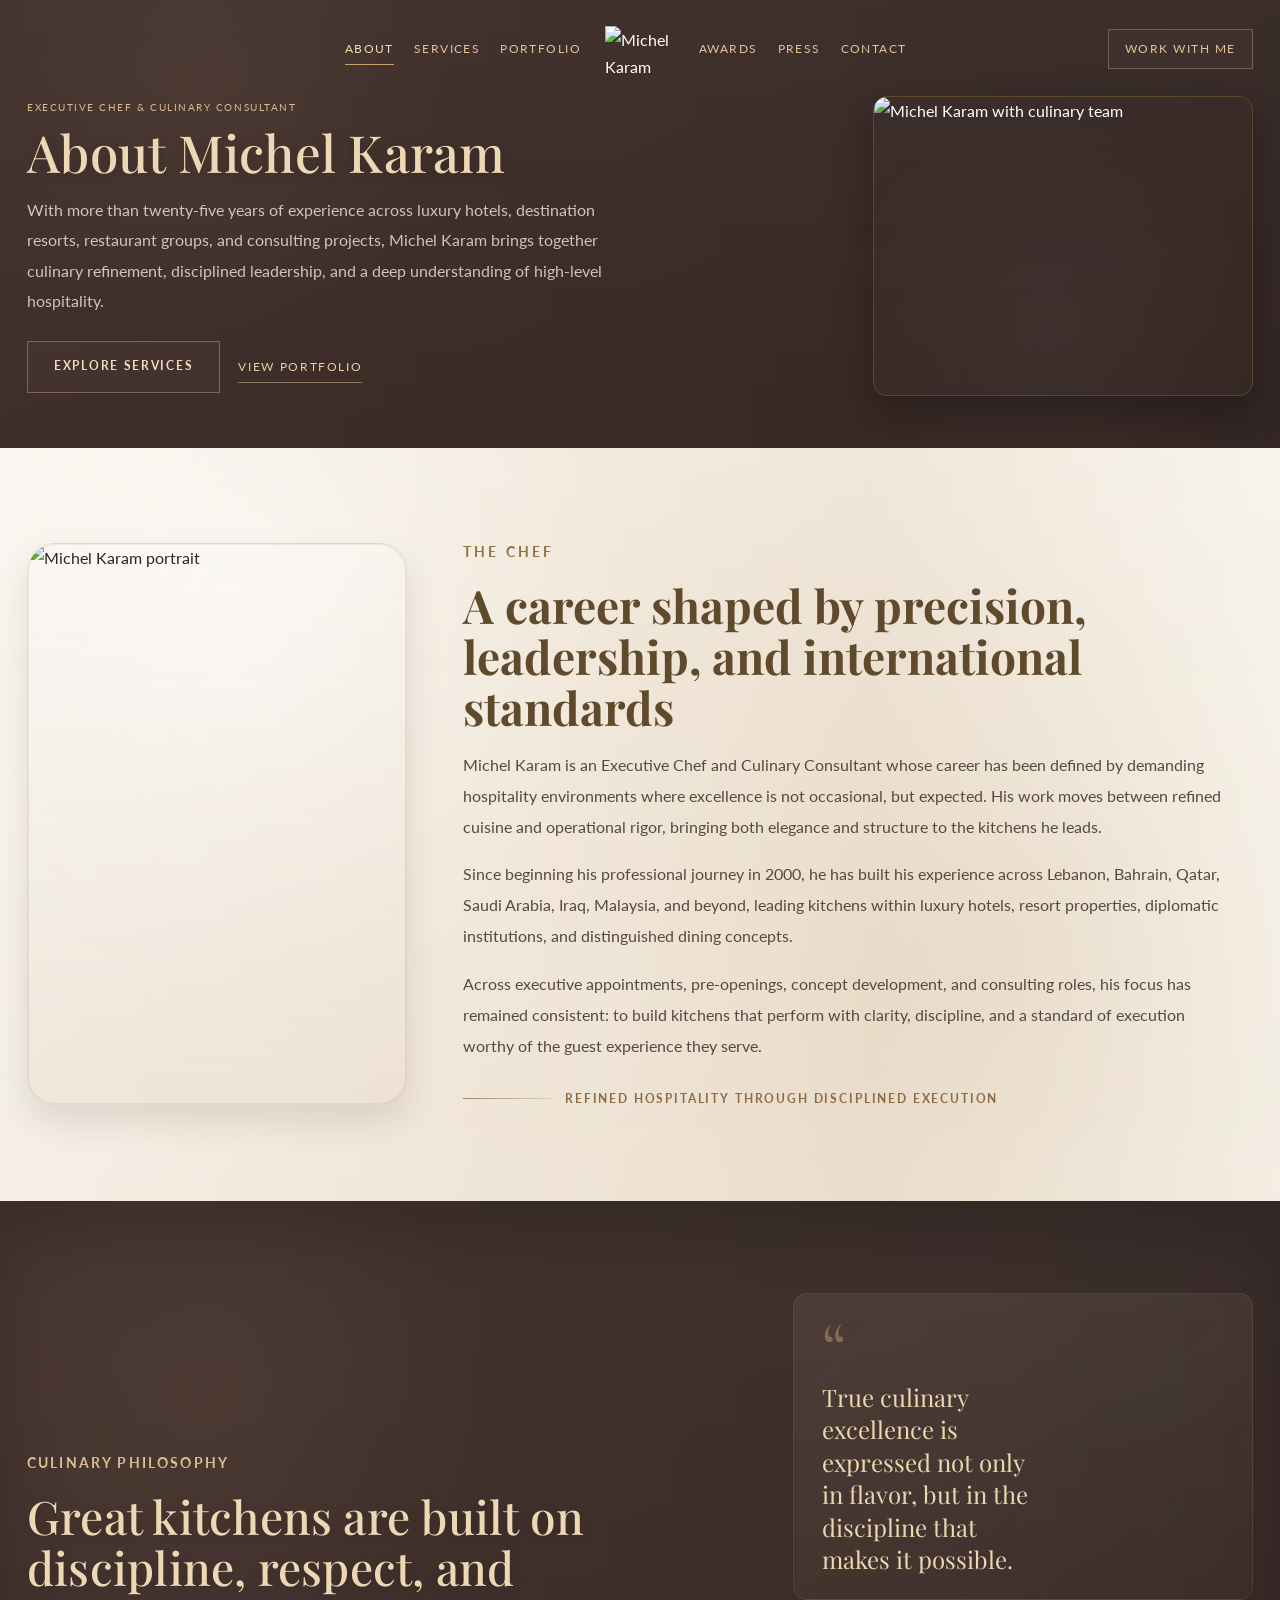
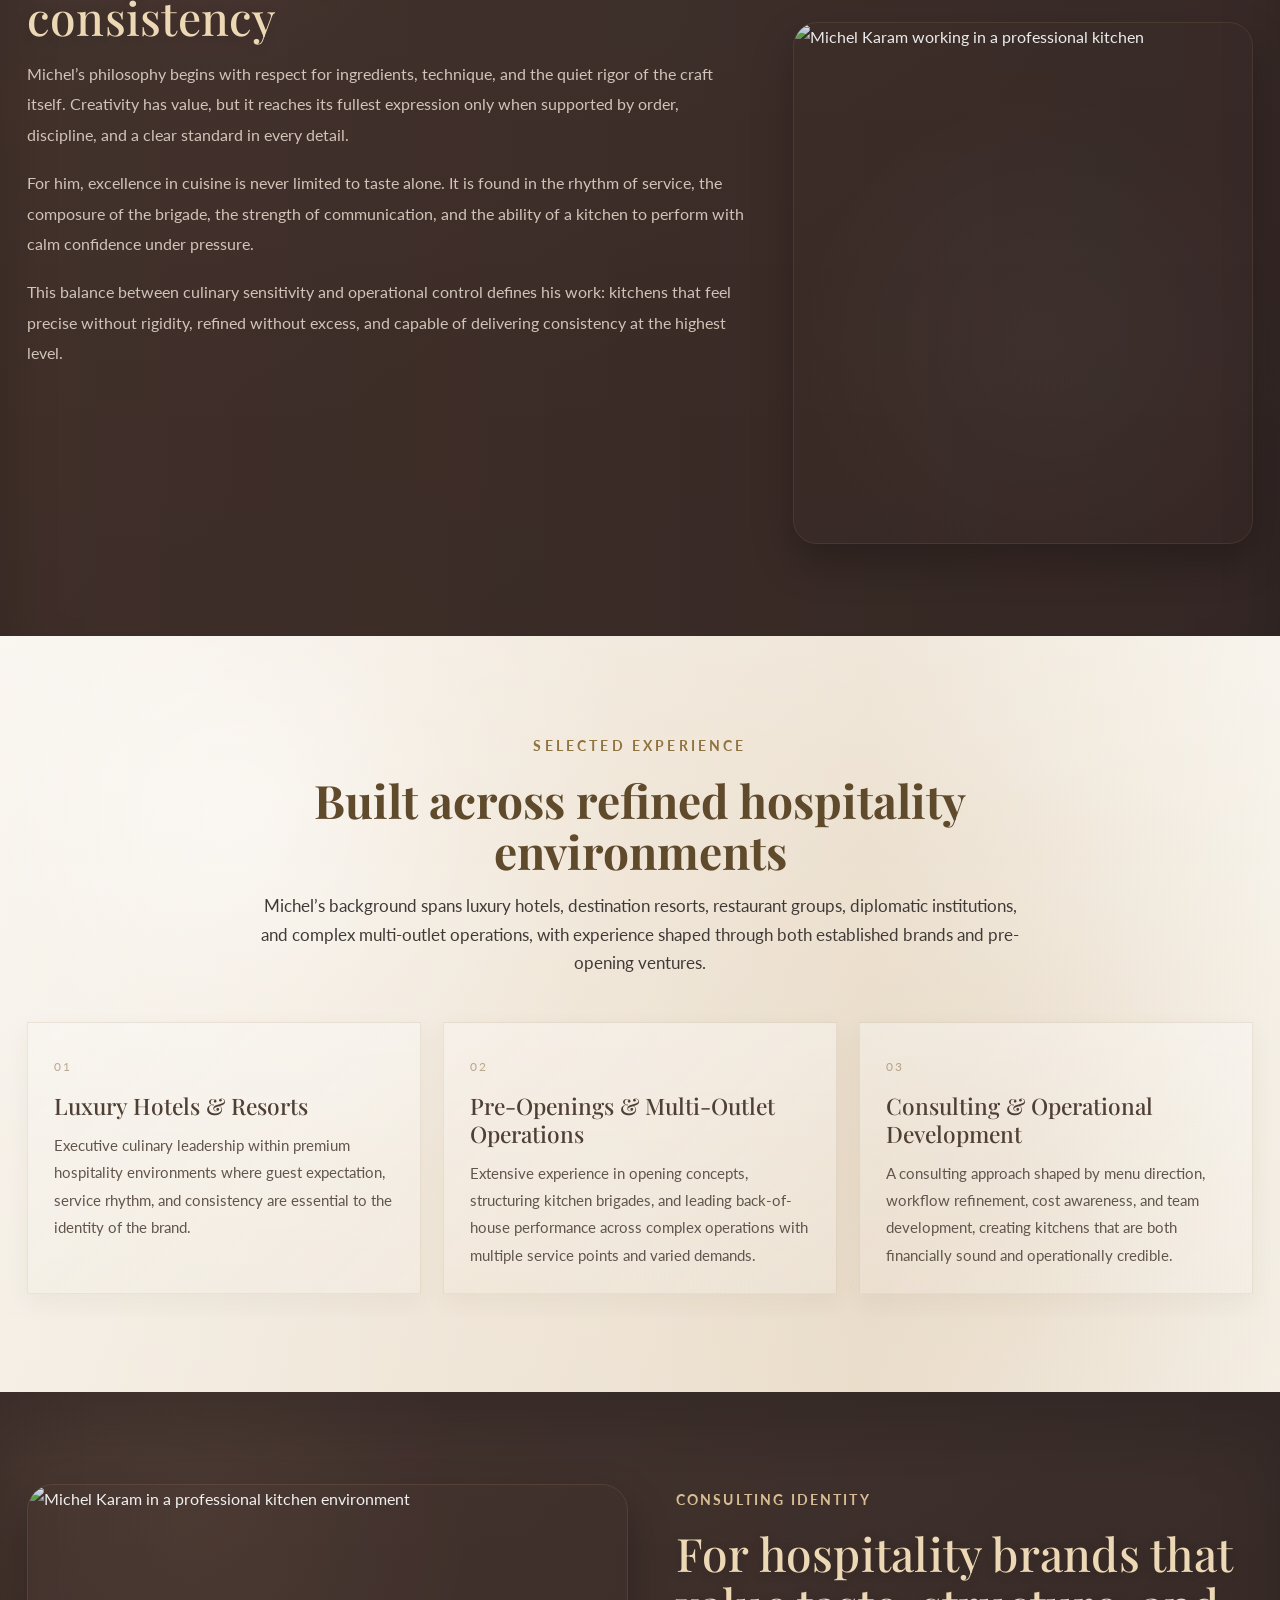
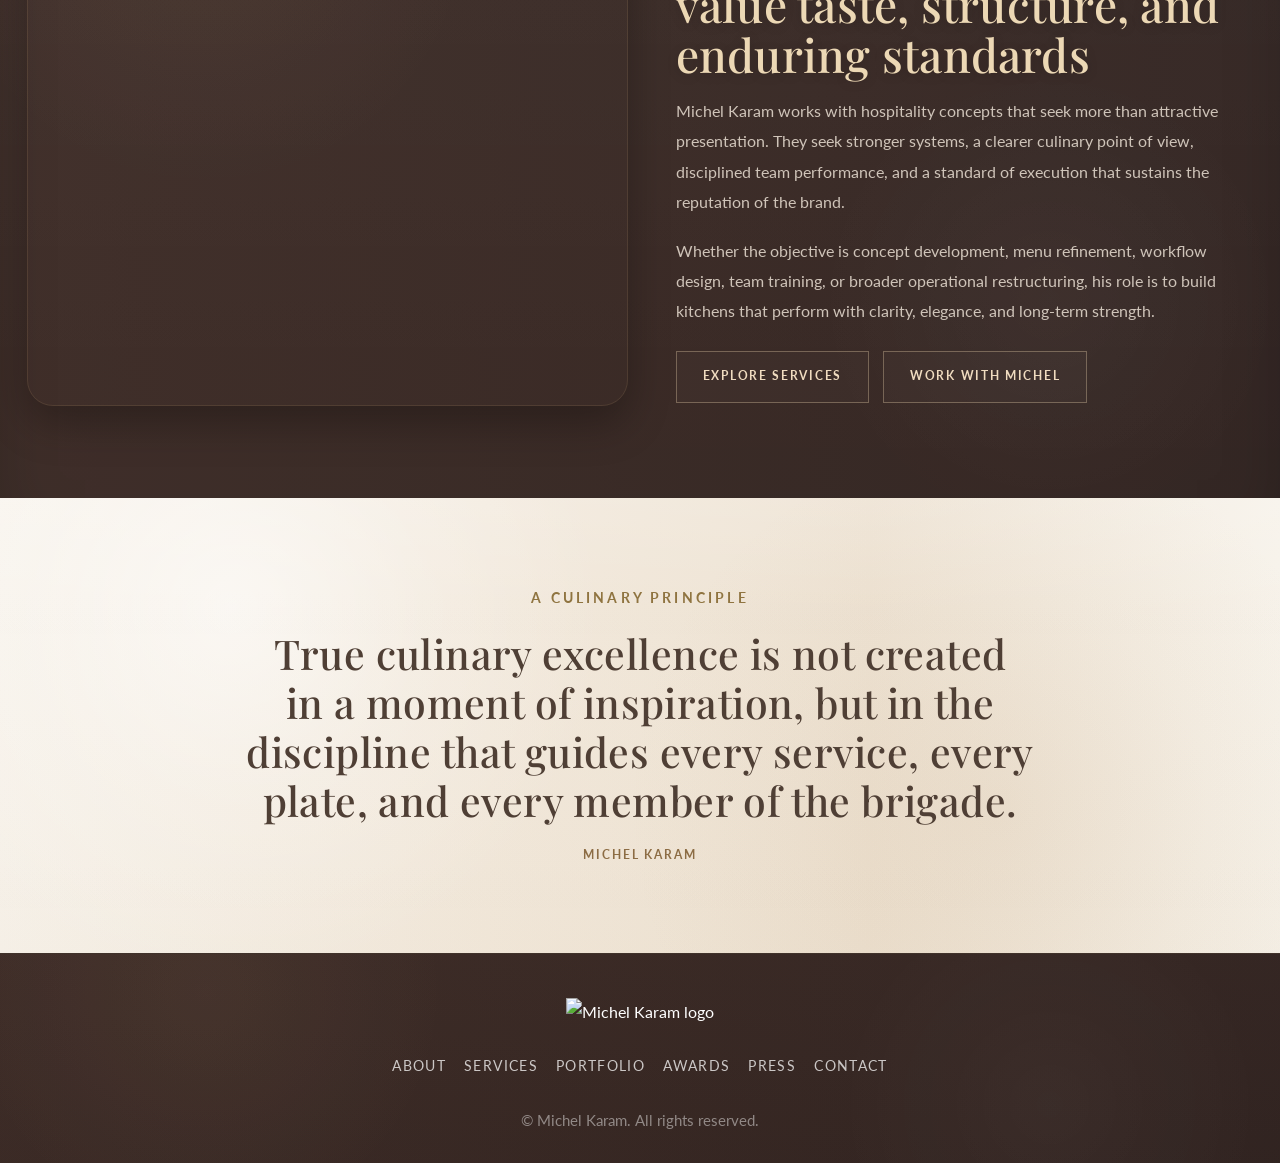
==== about.html @ 4815fcb8 "updates" ====
<!DOCTYPE html>
<html lang="en">
<head>
  <meta charset="UTF-8" />
  <meta name="viewport" content="width=device-width, initial-scale=1.0" />

  <title>About Chef Michel Karam | Executive Chef & Culinary Consultant</title>

  <meta name="description" content="Learn about Chef Michel Karam, an executive chef and culinary consultant with over 25 years of experience across luxury hotels, resorts, and international hospitality environments.">
  <meta name="keywords" content="Chef Michel Karam, executive chef Lebanon, culinary consultant, hospitality expert, chef experience, luxury hotels chef">
  <meta name="author" content="Chef Michel Karam">

  <!-- Favicon -->
  <link rel="icon" href="/chef-michel-karam/assets/favicon/favicon.png">
  <link rel="apple-touch-icon" href="/chef-michel-karam/assets/favicon/favicon.png">

  <!-- Theme color -->
  <meta name="theme-color" content="#1C1C1C">

  <!-- Fonts -->
  <link rel="preconnect" href="https://fonts.googleapis.com" />
  <link rel="preconnect" href="https://fonts.gstatic.com" crossorigin />
  <link
    href="https://fonts.googleapis.com/css2?family=Cormorant+Garamond:wght@400;500;600;700&family=Lato:wght@300;400;700&family=Playfair+Display:wght@500;600;700;800&display=swap"
    rel="stylesheet"
  />

  <!-- Styles -->
  <link rel="stylesheet" href="style.css" />
</head>
<body>
  <section class="about-hero">
    <header class="hero-header">
      <div class="container hero-header-inner">

        <div class="hero-nav-center">
          <nav class="hero-nav hero-nav-left">
            <a href="about.html" aria-current="page">About</a>
            <a href="services.html">Services</a>
            <a href="portfolio.html">Portfolio</a>
          </nav>

          <a href="index.html" class="hero-brand">
            <img src="assets/Logo/mk-monogram.png" alt="Michel Karam">
          </a>

          <nav class="hero-nav hero-nav-right">
            <a href="awards.html">Awards</a>
            <a href="press.html">Press</a>
            <a href="contact.html">Contact</a>
          </nav>
        </div>

        <a href="contact.html" class="hero-top-cta">Work With Me</a>

      </div>
    </header>

    <div class="container about-hero-grid">

      <div class="about-hero-text">
        <p class="hero-kicker">Executive Chef & Culinary Consultant</p>

        <h1>About Michel Karam</h1>

        <p class="about-hero-description">
          With more than twenty-five years of experience across luxury hotels, destination resorts, restaurant groups, and consulting projects, Michel Karam brings together culinary refinement, disciplined leadership, and a deep understanding of high-level hospitality.
        </p>

        <div class="about-hero-actions">
          <a href="services.html" class="hero-outline-btn">Explore Services</a>
          <a href="portfolio.html" class="hero-text-link">View Portfolio</a>
        </div>
      </div>

      <div class="about-hero-image">
        <img src="assets/Chef/michel-karam-culinary-brigade-leadership.png" alt="Michel Karam with culinary team">
      </div>

    </div>
  </section>

  <main>
    <!-- STORY -->
    <section class="section section-paper about-story-section">
      <div class="container">
        <div class="about-story-grid">
          <div class="about-story-media reveal">
            <div class="about-story-image-frame">
              <img
                src="assets/Chef/michel-karam-executive-chef-awards-portrait.png"
                alt="Michel Karam portrait"
              />
            </div>
          </div>

          <div class="about-story-content reveal">
            <p class="eyebrow eyebrow-dark">The Chef</p>
            <h2 class="section-title section-title-dark">
              A career shaped by precision, leadership, and international standards
            </h2>

            <p class="about-story-text">
              Michel Karam is an Executive Chef and Culinary Consultant whose career has been defined by demanding hospitality environments where excellence is not occasional, but expected. His work moves between refined cuisine and operational rigor, bringing both elegance and structure to the kitchens he leads.
            </p>

            <p class="about-story-text">
              Since beginning his professional journey in 2000, he has built his experience across Lebanon, Bahrain, Qatar, Saudi Arabia, Iraq, Malaysia, and beyond, leading kitchens within luxury hotels, resort properties, diplomatic institutions, and distinguished dining concepts.
            </p>

            <p class="about-story-text">
              Across executive appointments, pre-openings, concept development, and consulting roles, his focus has remained consistent: to build kitchens that perform with clarity, discipline, and a standard of execution worthy of the guest experience they serve.
            </p>

            <div class="about-story-signature">
              <span></span>
              <p>Refined hospitality through disciplined execution</p>
            </div>
          </div>
        </div>
      </div>
    </section>

    <!-- PHILOSOPHY -->
    <section class="section section-stone philosophy-section">
      <div class="container">
        <div class="philosophy-grid">
          <div class="philosophy-copy reveal">
            <p class="eyebrow">Culinary Philosophy</p>
            <h2 class="section-title">Great kitchens are built on discipline, respect, and consistency</h2>

            <p class="section-text">
              Michel’s philosophy begins with respect for ingredients, technique, and the quiet rigor of the craft itself. Creativity has value, but it reaches its fullest expression only when supported by order, discipline, and a clear standard in every detail.
            </p>

            <p class="section-text">
              For him, excellence in cuisine is never limited to taste alone. It is found in the rhythm of service, the composure of the brigade, the strength of communication, and the ability of a kitchen to perform with calm confidence under pressure.
            </p>

            <p class="section-text">
              This balance between culinary sensitivity and operational control defines his work: kitchens that feel precise without rigidity, refined without excess, and capable of delivering consistency at the highest level.
            </p>
          </div>

          <div class="philosophy-aside reveal">
            <div class="philosophy-quote-card">
              <p class="philosophy-quote-mark">“</p>
              <p class="philosophy-quote-text">
                True culinary excellence is expressed not only in flavor, but in the discipline that makes it possible.
              </p>
            </div>

            <div class="philosophy-image-stack">
              <div class="philosophy-image-large">
                <img
                  src="assets/Live_Stations/michel-karam-kitchen-plating-team.png"
                  alt="Michel Karam working in a professional kitchen"
                />
              </div>
            </div>
          </div>
        </div>
      </div>
    </section>

    <!-- SELECTED EXPERIENCE -->
    <section class="section section-paper strengths-section">
      <div class="container">
        <div class="section-heading center reveal">
          <p class="eyebrow eyebrow-dark">Selected Experience</p>
          <h2 class="section-title section-title-dark">Built across refined hospitality environments</h2>
          <p class="section-text section-text-dark strengths-intro">
            Michel’s background spans luxury hotels, destination resorts, restaurant groups, diplomatic institutions, and complex multi-outlet operations, with experience shaped through both established brands and pre-opening ventures.
          </p>
        </div>

        <div class="strengths-grid">
          <article class="strength-card reveal">
            <span class="strength-number">01</span>
            <h3>Luxury Hotels & Resorts</h3>
            <p>
              Executive culinary leadership within premium hospitality environments where guest expectation, service rhythm, and consistency are essential to the identity of the brand.
            </p>
          </article>

          <article class="strength-card reveal">
            <span class="strength-number">02</span>
            <h3>Pre-Openings & Multi-Outlet Operations</h3>
            <p>
              Extensive experience in opening concepts, structuring kitchen brigades, and leading back-of-house performance across complex operations with multiple service points and varied demands.
            </p>
          </article>

          <article class="strength-card reveal">
            <span class="strength-number">03</span>
            <h3>Consulting & Operational Development</h3>
            <p>
              A consulting approach shaped by menu direction, workflow refinement, cost awareness, and team development, creating kitchens that are both financially sound and operationally credible.
            </p>
          </article>
        </div>
      </div>
    </section>

    <!-- CLOSING -->
    <section class="section section-stone about-closing-section">
      <div class="container">
        <div class="about-closing-grid">
          <div class="about-closing-image reveal">
            <img
              src="assets/Banquets_Buffets/michel-karam-mezze-spread-modern.png"
              alt="Michel Karam in a professional kitchen environment"
            />
          </div>

          <div class="about-closing-copy reveal">
            <p class="eyebrow">Consulting Identity</p>
            <h2 class="section-title">
              For hospitality brands that value taste, structure, and enduring standards
            </h2>

            <p class="section-text">
              Michel Karam works with hospitality concepts that seek more than attractive presentation. They seek stronger systems, a clearer culinary point of view, disciplined team performance, and a standard of execution that sustains the reputation of the brand.
            </p>

            <p class="section-text">
              Whether the objective is concept development, menu refinement, workflow design, team training, or broader operational restructuring, his role is to build kitchens that perform with clarity, elegance, and long-term strength.
            </p>

            <div class="about-closing-actions">
              <a href="services.html" class="btn btn-dark">Explore Services</a>
              <a href="contact.html" class="btn btn-light-outline">Work With Michel</a>
            </div>
          </div>
        </div>
      </div>
    </section>

    <!-- QUOTE BAND -->
    <section class="section section-paper quote-band">
      <div class="container">
        <div class="quote-band-inner reveal">
          <p class="eyebrow eyebrow-dark">A Culinary Principle</p>
          <blockquote class="quote-band-text">
            True culinary excellence is not created in a moment of inspiration, but in the discipline that guides every service, every plate, and every member of the brigade.
          </blockquote>
          <p class="quote-band-signature">Michel Karam</p>
        </div>
      </div>
    </section>
  </main>

  <footer class="site-footer">
    <div class="container footer-inner">
      <div class="footer-brand">
        <img src="assets/Logo/michel-karam-hero-logo.png" alt="Michel Karam logo" />
      </div>

      <div class="footer-links">
        <a href="about.html">About</a>
        <a href="services.html">Services</a>
        <a href="portfolio.html">Portfolio</a>
        <a href="awards.html">Awards</a>
        <a href="press.html">Press</a>
        <a href="contact.html">Contact</a>
      </div>

      <p class="footer-copy">© Michel Karam. All rights reserved.</p>
    </div>
  </footer>

  <script src="script.js"></script>
</body>
</html>
---- style.css ----
:root {
  --charcoal: #2d2321;
  --charcoal-2: #372a27;
  --charcoal-3: #41312d;
  --gold: #c8a172;
  --gold-deep: #b58c5d;
  --gold-soft: rgba(200, 161, 114, 0.16);
  --ivory: #f5f3ee;
  --ivory-deep: #ece7de;
  --ivory-warm: #efe6d8;
  --ivory-shadow: #e3d6c3;
  --text-light: rgba(255, 255, 255, 0.88);
  --text-muted: rgba(255, 255, 255, 0.68);
  --text-dark: #403a37;
  --text-dark-soft: #5f524b;
  --line-light: rgba(255, 255, 255, 0.12);
  --line-dark: rgba(40, 32, 28, 0.12);

  --font-heading: "Playfair Display", serif;
  --font-body: "Lato", sans-serif;
  --font-accent: "Cormorant Garamond", serif;

  --container: 1240px;
  --radius-lg: 30px;
  --radius-md: 20px;
  --radius-sm: 12px;

  --shadow-soft: 0 12px 34px rgba(0, 0, 0, 0.16);
  --shadow-deep: 0 18px 60px rgba(0, 0, 0, 0.28);

  --transition: 0.32s ease;
}

* {
  margin: 0;
  padding: 0;
  box-sizing: border-box;
}

html {
  scroll-behavior: smooth;
}

body {
  background: var(--charcoal);
  color: #fff;
  font-family: var(--font-body);
  line-height: 1.7;
  overflow-x: hidden;
}

img {
  display: block;
  max-width: 100%;
}

a {
  text-decoration: none;
  color: inherit;
}

button,
input,
textarea {
  font: inherit;
}

.container {
  width: min(100% - 54px, var(--container));
  margin: 0 auto;
}

/* ---------- HERO ---------- */

.hero-shell {
  position: relative;
  height: 405px;
  min-height: 405px;
  max-height: 405px;
  overflow: hidden;
  background:
    linear-gradient(
      180deg,
      rgba(74, 55, 49, 0.14) 0%,
      rgba(45, 33, 31, 0.10) 100%
    ),
    linear-gradient(
      90deg,
      rgba(65, 46, 40, 0.78) 0%,
      rgba(58, 41, 36, 0.82) 50%,
      rgba(50, 36, 33, 0.86) 100%
    ),
    url("assets/Backgrounds/stone-texture.jpg") center/cover no-repeat;
}

.hero-shell::before {
  content: "";
  position: absolute;
  inset: 0;
  background:
    radial-gradient(circle at 16% 18%, rgba(200, 161, 114, 0.06), transparent 22%),
    radial-gradient(circle at 82% 72%, rgba(255, 255, 255, 0.03), transparent 20%);
  mix-blend-mode: screen;
  pointer-events: none;
  z-index: 0;
}

.hero-shell-overlay {
  position: absolute;
  inset: 0;
  z-index: 2;
  background:
    linear-gradient(
      90deg,
      rgba(45, 33, 31, 0.26) 0%,
      rgba(45, 33, 31, 0.18) 22%,
      rgba(45, 33, 31, 0.10) 42%,
      rgba(45, 33, 31, 0.04) 68%,
      rgba(45, 33, 31, 0) 100%
    );
  pointer-events: none;
}

.hero-header {
  position: relative;
  z-index: 5;
  padding-top: 10px;
}

.hero-header-inner {
  position: relative;
  min-height: 58px;
  display: flex;
  align-items: center;
  justify-content: center;
}

.hero-nav-center {
  display: grid;
  grid-template-columns: 1fr auto 1fr;
  align-items: center;
  gap: 24px;
  width: min(100%, 690px);
  margin: 0 auto;
}

.hero-nav {
  display: flex;
  align-items: center;
  gap: 20px;
}

.hero-nav-left {
  justify-content: flex-end;
}

.hero-nav-right {
  justify-content: flex-start;
}

.hero-nav a {
  color: #e1c39a;
  text-transform: uppercase;
  letter-spacing: 0.12em;
  font-size: 0.74rem;
  position: relative;
  transition: var(--transition);
  white-space: nowrap;
}

.hero-nav a::after {
  content: "";
  position: absolute;
  left: 0;
  bottom: -6px;
  width: 0;
  height: 1px;
  background: var(--gold);
  transition: var(--transition);
}

.hero-nav a:hover {
  color: #f0d8b0;
}

.hero-nav a:hover::after {
  width: 100%;
}

.hero-brand {
  width: 70px;
  display: flex;
  align-items: center;
  justify-content: center;
}

.hero-brand img {
  max-height: 47px;
  width: auto;
  object-fit: contain;
  filter: brightness(1.06);
}

.hero-top-cta {
  position: absolute;
  right: 0;
  top: 50%;
  transform: translateY(-50%);
  color: #e1c39a;
  border: 1px solid rgba(200, 161, 114, 0.42);
  padding: 9px 16px;
  text-transform: uppercase;
  letter-spacing: 0.13em;
  font-size: 0.74rem;
  transition: var(--transition);
  background: rgba(255, 255, 255, 0.02);
}

.hero-top-cta:hover {
  background: rgba(200, 161, 114, 0.08);
  border-color: rgba(200, 161, 114, 0.72);
}

.hero-mobile-toggle {
  display: none;
  position: absolute;
  right: 0;
  top: 50%;
  transform: translateY(-50%);
  flex-direction: column;
  gap: 5px;
  background: transparent;
  border: 0;
  cursor: pointer;
}

.hero-mobile-toggle span {
  width: 26px;
  height: 2px;
  background: var(--ivory);
  display: block;
  transition: var(--transition);
}

.mobile-hero-nav {
  display: none;
}

.hero-stage {
  position: relative;
  z-index: 4;
  height: calc(405px - 68px);
  display: grid;
  grid-template-columns: 44% 56%;
  align-items: center;
  gap: 0;
}

.hero-text-block {
  max-width: 500px;
  align-self: center;
  position: relative;
  z-index: 5;
  margin-top: -4px;
}

.hero-kicker {
  color: rgba(225, 195, 154, 0.92);
  text-transform: uppercase;
  letter-spacing: 0.14em;
  font-size: 0.64rem;
  margin-bottom: 10px;
}

.hero-text-block h1 {
  font-family: var(--font-heading);
  font-weight: 500;
  font-size: clamp(2rem, 2.65vw, 3.12rem);
  line-height: 1.03;
  letter-spacing: 0.005em;
  color: #d6b88c;
  margin-bottom: 16px;
  text-shadow: 0 2px 12px rgba(0, 0, 0, 0.18);
}

.hero-subtext {
  max-width: 460px;
  color: rgba(245, 236, 224, 0.82);
  font-size: 0.9rem;
  line-height: 1.65;
  margin-bottom: 22px;
  text-shadow: 0 1px 8px rgba(0, 0, 0, 0.12);
}

.hero-outline-btn {
  display: inline-flex;
  align-items: center;
  justify-content: center;
  min-height: 38px;
  padding: 0 18px;
  border: 1px solid rgba(200, 161, 114, 0.45);
  color: #e1c39a;
  background: rgba(24, 20, 20, 0.12);
  text-transform: uppercase;
  letter-spacing: 0.13em;
  font-size: 0.68rem;
  transition: var(--transition);
}

.hero-outline-btn:hover {
  background: rgba(200, 161, 114, 0.08);
  border-color: rgba(200, 161, 114, 0.72);
  transform: translateY(-1px);
}

.hero-image-side {
  position: relative;
  height: 100%;
  overflow: hidden;
  z-index: 1;
  background: transparent;
}

.hero-figure {
  position: absolute;
  right: -10px;
  bottom: -6px;
  width: 100%;
  height: 100%;
  background: url("assets/Chef/michel-karam-culinary-demonstration.png") no-repeat right bottom / auto 86%;
  filter: saturate(0.82) brightness(0.90) contrast(1.02);
  z-index: 1;
}

.hero-figure::before {
  content: "";
  position: absolute;
  inset: 0;
  background: url("assets/Backgrounds/stone-texture.jpg") center/cover no-repeat;
  opacity: 0.08;
  mix-blend-mode: soft-light;
  pointer-events: none;
}

.hero-figure::after {
  content: "";
  position: absolute;
  inset: 0;
  background: radial-gradient(circle at 70% 20%, rgba(255, 222, 178, 0.03), transparent 14%);
  pointer-events: none;
}

/* ---------- SHARED SECTION BACKGROUNDS ---------- */

.section-stone,
.site-footer {
  background:
    linear-gradient(
      180deg,
      rgba(74, 55, 49, 0.14) 0%,
      rgba(45, 33, 31, 0.10) 100%
    ),
    linear-gradient(
      90deg,
      rgba(65, 46, 40, 0.78) 0%,
      rgba(58, 41, 36, 0.82) 50%,
      rgba(50, 36, 33, 0.86) 100%
    ),
    url("assets/Backgrounds/stone-texture.jpg") center/cover no-repeat;
  position: relative;
  background-repeat: no-repeat;
}

.section-stone::before,
.site-footer::before {
  content: "";
  position: absolute;
  inset: 0;
  background:
    radial-gradient(circle at 16% 18%, rgba(200, 161, 114, 0.06), transparent 22%),
    radial-gradient(circle at 82% 72%, rgba(255, 255, 255, 0.03), transparent 20%);
  mix-blend-mode: screen;
  pointer-events: none;
}

.section-paper {
  position: relative;
  color: var(--charcoal);
  background:
    linear-gradient(
      90deg,
      #f7f2ea 0%,
      #f1e7d9 38%,
      #ece0cf 68%,
      #f6f1e8 100%
    );
}

.section-paper::before {
  content: "";
  position: absolute;
  inset: 0;
  pointer-events: none;
  background:
    radial-gradient(circle at 18% 24%, rgba(255,255,255,0.55) 0%, rgba(255,255,255,0.18) 18%, transparent 34%),
    radial-gradient(circle at 78% 68%, rgba(181,140,93,0.10) 0%, rgba(181,140,93,0.03) 20%, transparent 36%),
    linear-gradient(
      180deg,
      rgba(255,255,255,0.22) 0%,
      rgba(255,255,255,0.08) 24%,
      rgba(227,214,195,0.10) 100%
    );
  z-index: 0;
}

.section-paper::after {
  content: "";
  position: absolute;
  inset: 0;
  pointer-events: none;
  z-index: 0;
  opacity: 0.35;
  background-image:
    radial-gradient(rgba(120, 96, 70, 0.10) 0.55px, transparent 0.7px),
    radial-gradient(rgba(255,255,255,0.22) 0.45px, transparent 0.6px),
    linear-gradient(rgba(255,255,255,0.04), rgba(255,255,255,0.02));
  background-size:
    8px 8px,
    13px 13px,
    100% 100%;
  background-position:
    0 0,
    4px 5px,
    0 0;
  mix-blend-mode: multiply;
}

/* ---------- GENERAL SECTION STYLES ---------- */

.section {
  padding: 110px 0;
  position: relative;
}

.section > .container {
  position: relative;
  z-index: 1;
}

.section-heading {
  max-width: 900px;
  margin-bottom: 44px;
}

.section-heading.center {
  text-align: center;
  margin-inline: auto;
}

.eyebrow,
.eyebrow-dark {
  font-size: 0.9rem;
  text-transform: uppercase;
  letter-spacing: 0.22em;
  margin-bottom: 16px;
  font-weight: 700;
}

.eyebrow {
  color: var(--gold);
}

.eyebrow-dark {
  color: #8f7440;
}

.section-title {
  font-family: var(--font-heading);
  font-size: clamp(2.1rem, 3.6vw, 3.7rem);
  line-height: 1.1;
  margin-bottom: 16px;
}

.section-title-dark {
  color: #5f4a2c;
}

.section-text {
  font-size: 1.05rem;
  color: var(--text-light);
  margin-bottom: 18px;
}

.section-text-dark {
  color: var(--text-dark);
}

/* ---------- ABOUT PREVIEW ---------- */

.about-preview-section {
  padding-top: 34px;
  padding-bottom: 34px;
}

.about-preview-wrap {
  display: grid;
  grid-template-columns: 190px minmax(0, 1fr) 180px;
  align-items: center;
  gap: 28px;
  min-height: 210px;
}

.about-preview-image {
  display: flex;
  justify-content: center;
  align-items: center;
}

.portrait-circle {
  width: 150px;
  height: 150px;
  border-radius: 50%;
  overflow: hidden;
  border: 3px solid rgba(181, 140, 93, 0.45);
  box-shadow: 0 8px 24px rgba(77, 55, 47, 0.08);
  background: #d8c6af;
}

.portrait-circle img {
  width: 100%;
  height: 100%;
  object-fit: cover;
}

.about-preview-content {
  max-width: 100%;
}

.about-preview-content .eyebrow {
  display: none;
}

.about-title {
  font-family: var(--font-heading);
  font-weight: 500;
  font-size: 2rem;
  line-height: 1.08;
  color: #8e6a3f;
  margin-bottom: 14px;
}

.about-copy {
  max-width: 640px;
  color: var(--text-dark-soft);
  font-size: 0.95rem;
  line-height: 1.9;
  margin-bottom: 8px;
}

.about-preview-bottom {
  margin-top: 18px;
}

.about-preview-accent {
  display: flex;
  align-items: flex-end;
  justify-content: center;
  min-height: 100%;
}

.about-signature-line {
  position: relative;
  width: 130px;
  height: 52px;
}

.about-signature-line::before,
.about-signature-line::after {
  content: "";
  position: absolute;
  left: 0;
  right: 0;
  border-bottom: 2px solid rgba(181, 140, 93, 0.7);
  border-radius: 50%;
}

.about-signature-line::before {
  top: 18px;
  transform: rotate(-8deg);
}

.about-signature-line::after {
  top: 26px;
  width: 80%;
  left: 20%;
  transform: rotate(4deg);
}

/* ---------- BUTTONS ---------- */

.btn {
  display: inline-flex;
  align-items: center;
  justify-content: center;
  min-height: 54px;
  padding: 0 24px;
  border-radius: 2px;
  font-size: 0.94rem;
  text-transform: uppercase;
  letter-spacing: 0.14em;
  transition: var(--transition);
  border: 1px solid transparent;
}

.btn-gold {
  background: transparent;
  border-color: rgba(200, 161, 114, 0.6);
  color: #ecd8ae;
}

.btn-gold:hover {
  background: rgba(200, 161, 114, 0.1);
  transform: translateY(-2px);
}

.btn-dark {
  background: #2e2727;
  color: var(--ivory);
  border-color: #2e2727;
}

.btn-dark:hover {
  background: #3a3232;
}

.btn-light-outline {
  min-height: 36px;
  padding: 0 16px;
  background: transparent;
  color: #8a6a45;
  border-color: rgba(138, 106, 69, 0.4);
  font-size: 0.68rem;
  letter-spacing: 0.14em;
}

.btn-light-outline:hover {
  background: rgba(123, 96, 48, 0.06);
}

/* ---------- SERVICES SHOWCASE ---------- */

.services-showcase {
  padding-top: 38px;
  padding-bottom: 38px;
}

.services-heading {
  display: grid;
  grid-template-columns: 1fr auto 1fr;
  align-items: center;
  gap: 22px;
  margin-bottom: 26px;
}

.services-heading h2 {
  font-family: var(--font-heading);
  font-weight: 500;
  font-size: 2rem;
  line-height: 1;
  color: #d4b184;
  text-align: center;
}

.services-line {
  height: 1px;
  background: linear-gradient(
    90deg,
    rgba(200, 161, 114, 0) 0%,
    rgba(200, 161, 114, 0.38) 28%,
    rgba(200, 161, 114, 0.18) 100%
  );
}

.services-heading .services-line:last-child {
  background: linear-gradient(
    90deg,
    rgba(200, 161, 114, 0.18) 0%,
    rgba(200, 161, 114, 0.38) 72%,
    rgba(200, 161, 114, 0) 100%
  );
}

.services-showcase-grid {
  display: grid;
  grid-template-columns: repeat(4, 1fr);
  gap: 0;
  align-items: stretch;
}

.service-showcase-card {
  padding: 18px 24px 12px;
  text-align: center;
  position: relative;
}

.service-showcase-card:not(:last-child)::after {
  content: "";
  position: absolute;
  top: 8px;
  right: 0;
  width: 1px;
  height: calc(100% - 16px);
  background: linear-gradient(
    180deg,
    rgba(200, 161, 114, 0) 0%,
    rgba(200, 161, 114, 0.24) 20%,
    rgba(200, 161, 114, 0.24) 80%,
    rgba(200, 161, 114, 0) 100%
  );
}

.service-showcase-icon {
  font-size: 2rem;
  line-height: 1;
  color: #d8b688;
  margin-bottom: 14px;
  font-family: var(--font-accent);
}

.service-showcase-card h3 {
  font-family: var(--font-heading);
  font-weight: 500;
  font-size: 1.1rem;
  line-height: 1.2;
  color: #dec094;
  text-transform: uppercase;
  letter-spacing: 0.03em;
  margin-bottom: 10px;
}

.service-showcase-card p {
  max-width: 235px;
  margin: 0 auto;
  color: rgba(245, 236, 224, 0.86);
  font-size: 0.9rem;
  line-height: 1.55;
}

/* ---------- HIGHLIGHTS SHOWCASE ---------- */

.highlights-showcase {
  padding-top: 34px;
  padding-bottom: 34px;
}

.highlights-heading {
  display: grid;
  grid-template-columns: 1fr auto 1fr;
  align-items: center;
  gap: 22px;
  margin-bottom: 22px;
}

.highlights-heading h2 {
  font-family: var(--font-heading);
  font-weight: 500;
  font-size: 2.05rem;
  line-height: 1;
  color: #4e3d34;
  text-align: center;
}

.highlights-line {
  height: 1px;
  background: linear-gradient(
    90deg,
    rgba(138, 106, 69, 0) 0%,
    rgba(138, 106, 69, 0.32) 30%,
    rgba(138, 106, 69, 0.14) 100%
  );
}

.highlights-heading .highlights-line:last-child {
  background: linear-gradient(
    90deg,
    rgba(138, 106, 69, 0.14) 0%,
    rgba(138, 106, 69, 0.32) 70%,
    rgba(138, 106, 69, 0) 100%
  );
}

.highlights-grid {
  display: grid;
  grid-template-columns: repeat(3, 1fr);
  gap: 18px;
  align-items: stretch;
}

.highlight-card {
  display: block;
  overflow: hidden;
  background: rgba(255, 255, 255, 0.35);
  box-shadow: 0 3px 10px rgba(77, 55, 47, 0.06);
  transition: transform 0.28s ease;
}

.highlight-card:hover {
  transform: translateY(-2px);
}

.highlight-card img {
  width: 100%;
  height: 170px;
  object-fit: cover;
  display: block;
}

.highlights-cta {
  margin-top: 12px;
  display: flex;
  justify-content: center;
}

.highlights-cta .btn-dark {
  min-height: 40px;
  padding: 0 34px;
  background: #3a2f2d;
  border-color: #3a2f2d;
  color: #ecd8ae;
  letter-spacing: 0.16em;
  font-size: 0.72rem;
}

.highlights-cta .btn-dark:hover {
  background: #4a3a35;
  border-color: #4a3a35;
}

/* ---------- RECOGNITION SHOWCASE ---------- */

.recognition-showcase {
  padding-top: 30px;
  padding-bottom: 34px;
}

.recognition-showcase-heading {
  display: grid;
  grid-template-columns: 1fr auto 1fr;
  align-items: center;
  gap: 22px;
  margin: 0 auto 18px;
  text-align: center;
}

.recognition-showcase-heading h2 {
  font-family: var(--font-heading);
  font-weight: 500;
  font-size: 2.05rem;
  line-height: 1;
  color: #e0c194;
  text-align: center;
}

.recognition-line {
  height: 1px;
  background: linear-gradient(
    90deg,
    rgba(200, 161, 114, 0) 0%,
    rgba(200, 161, 114, 0.32) 30%,
    rgba(200, 161, 114, 0.14) 100%
  );
}

.recognition-showcase-heading .recognition-line:last-child {
  background: linear-gradient(
    90deg,
    rgba(200, 161, 114, 0.14) 0%,
    rgba(200, 161, 114, 0.32) 70%,
    rgba(200, 161, 114, 0) 100%
  );
}

.recognition-showcase-grid {
  display: grid;
  grid-template-columns: repeat(2, 1fr);
  gap: 18px;
  align-items: stretch;
}

.recognition-showcase-card {
  position: relative;
  min-height: 190px;
  padding: 26px 24px 22px;
  background:
    linear-gradient(
      180deg,
      rgba(255, 255, 255, 0.045) 0%,
      rgba(255, 255, 255, 0.015) 100%
    ),
    linear-gradient(
      135deg,
      rgba(200, 161, 114, 0.05) 0%,
      rgba(200, 161, 114, 0.015) 100%
    );
  border: 1px solid rgba(200, 161, 114, 0.16);
  display: flex;
  flex-direction: column;
  justify-content: space-between;
  overflow: hidden;
}

.recognition-showcase-card::before {
  content: "";
  position: absolute;
  inset: 0;
  background:
    radial-gradient(circle at 18% 18%, rgba(255,255,255,0.035), transparent 24%),
    linear-gradient(
      180deg,
      rgba(200,161,114,0.03) 0%,
      rgba(200,161,114,0) 42%
    );
  pointer-events: none;
}

.recognition-label {
  position: relative;
  z-index: 1;
  color: #d4b184;
  text-transform: uppercase;
  letter-spacing: 0.18em;
  font-size: 0.76rem;
  margin-bottom: 12px;
}

.recognition-showcase-card h3 {
  position: relative;
  z-index: 1;
  font-family: var(--font-heading);
  font-weight: 500;
  font-size: 1.42rem;
  line-height: 1.26;
  color: #ead7b0;
  max-width: 17ch;
  margin-bottom: 20px;
}

.recognition-button {
  position: relative;
  z-index: 1;
  display: inline-flex;
  align-items: center;
  justify-content: center;
  min-height: 40px;
  padding: 0 18px;
  width: fit-content;
  border: 1px solid rgba(200, 161, 114, 0.34);
  color: #ecd8ae;
  background: rgba(24, 20, 20, 0.14);
  text-transform: uppercase;
  letter-spacing: 0.14em;
  font-size: 0.68rem;
  transition: var(--transition);
}

.recognition-button:hover {
  background: rgba(200, 161, 114, 0.08);
  border-color: rgba(200, 161, 114, 0.62);
  transform: translateY(-1px);
}

/* ---------- CONTACT MOCKUP BAND ---------- */

.contact-mockup-band {
  padding-top: 0;
  padding-bottom: 0;
  background:
    linear-gradient(
      90deg,
      rgba(247, 242, 234, 0.97) 0%,
      rgba(241, 231, 217, 0.95) 40%,
      rgba(236, 224, 207, 0.95) 68%,
      rgba(246, 241, 232, 0.97) 100%
    );
  position: relative;
}

.contact-mockup-band::before {
  content: "";
  position: absolute;
  inset: 0;
  background:
    radial-gradient(circle at 18% 22%, rgba(255,255,255,0.42), transparent 24%),
    radial-gradient(circle at 76% 62%, rgba(181,140,93,0.08), transparent 30%),
    linear-gradient(
      180deg,
      rgba(255,255,255,0.14) 0%,
      rgba(227,214,195,0.08) 100%
    );
  pointer-events: none;
}

.contact-mockup-band::after {
  content: "";
  position: absolute;
  inset: 0;
  pointer-events: none;
  opacity: 0.22;
  background-image:
    radial-gradient(rgba(120, 96, 70, 0.10) 0.55px, transparent 0.7px),
    radial-gradient(rgba(255,255,255,0.18) 0.45px, transparent 0.6px);
  background-size: 8px 8px, 13px 13px;
  background-position: 0 0, 4px 5px;
  mix-blend-mode: multiply;
}

.contact-mockup-band .container {
  position: relative;
  z-index: 1;
}

.contact-mockup-panel {
  padding: 26px 0 0;
}

.contact-mockup-top {
  display: grid;
  grid-template-columns: 1.08fr 0.92fr;
  gap: 0;
  align-items: stretch;
  border-bottom: 1px solid rgba(138, 106, 69, 0.18);
}

.contact-mockup-left {
  padding: 0 34px 22px 0;
  border-right: 1px solid rgba(138, 106, 69, 0.14);
}

.contact-mockup-heading {
  display: grid;
  grid-template-columns: 42px auto 1fr;
  align-items: center;
  gap: 14px;
  margin-bottom: 16px;
}

.contact-mockup-heading h2 {
  font-family: var(--font-heading);
  font-weight: 500;
  font-size: 2.05rem;
  line-height: 1;
  color: #7e5d38;
  text-transform: uppercase;
}

.contact-mockup-line {
  height: 1px;
  background: linear-gradient(
    90deg,
    rgba(138, 106, 69, 0.48) 0%,
    rgba(138, 106, 69, 0.14) 100%
  );
}

.contact-mockup-line.short {
  width: 42px;
}

.contact-mockup-line.long {
  width: 100%;
}

.contact-mockup-text {
  max-width: 560px;
  color: #544842;
  font-size: 1rem;
  line-height: 1.75;
  margin-bottom: 20px;
}

.contact-mockup-button {
  display: inline-flex;
  align-items: center;
  justify-content: center;
  min-height: 40px;
  padding: 0 24px;
  border: 1px solid rgba(138, 106, 69, 0.42);
  background: rgba(255, 255, 255, 0.32);
  color: #7d5d39;
  text-transform: uppercase;
  letter-spacing: 0.12em;
  font-size: 0.72rem;
  transition: var(--transition);
}

.contact-mockup-button:hover {
  background: rgba(138, 106, 69, 0.06);
  border-color: rgba(138, 106, 69, 0.68);
  transform: translateY(-1px);
}

.contact-mockup-right {
  padding: 0 0 22px 34px;
  display: flex;
  flex-direction: column;
  justify-content: flex-start;
}

.contact-mockup-info-row {
  display: flex;
  align-items: center;
  gap: 14px;
  padding: 0 0 16px;
  margin-bottom: 16px;
  border-bottom: 1px solid rgba(138, 106, 69, 0.14);
}

.contact-mockup-icon {
  width: 22px;
  text-align: center;
  color: #8b6a43;
  font-size: 1rem;
  line-height: 1;
  flex: 0 0 22px;
}

.contact-mockup-info-row a {
  color: #4c4039;
  font-size: 1.02rem;
  line-height: 1.4;
}

.contact-mockup-socials {
  display: flex;
  align-items: center;
  gap: 0;
  padding-top: 4px;
}

.contact-mockup-socials a {
  min-width: 68px;
  height: 44px;
  display: inline-flex;
  align-items: center;
  justify-content: center;
  color: #7e5d38;
  font-family: var(--font-heading);
  font-size: 1.6rem;
  border-right: 1px solid rgba(138, 106, 69, 0.14);
  transition: var(--transition);
  text-transform: lowercase;
}

.contact-mockup-socials a:first-child {
  border-left: 1px solid rgba(138, 106, 69, 0.14);
}

.contact-mockup-socials a:hover {
  background: rgba(138, 106, 69, 0.05);
}

.contact-mockup-brand {
  text-align: center;
  padding: 16px 0 18px;
  border-top: 1px solid rgba(138, 106, 69, 0.12);
}

.contact-mockup-brand-title {
  font-family: var(--font-heading);
  font-weight: 500;
  font-size: 2.55rem;
  line-height: 1;
  color: #7a5935;
  margin-bottom: 8px;
}

.contact-mockup-brand-subtitle {
  text-transform: uppercase;
  letter-spacing: 0.16em;
  font-size: 0.82rem;
  color: #8f744f;
}

/* ---------- CONTACT LEGACY ---------- */

.section-contact-band {
  padding-top: 100px;
  padding-bottom: 100px;
}

.contact-band-grid {
  display: grid;
  grid-template-columns: 1.1fr 0.9fr;
  gap: 44px;
  align-items: start;
}

.contact-band-grid-light {
  align-items: center;
}

.contact-band-copy .section-title {
  max-width: 12ch;
}

.contact-band-info-light {
  padding-left: 10px;
}

.contact-info-card {
  padding: 20px 0;
  border-bottom: 1px solid rgba(200, 161, 114, 0.18);
}

.contact-info-card p {
  color: var(--gold);
  text-transform: uppercase;
  letter-spacing: 0.12em;
  font-size: 0.82rem;
  margin-bottom: 8px;
}

.contact-info-card a {
  color: var(--ivory);
  font-size: 1.08rem;
}

.contact-info-card-light {
  border-bottom: 1px solid rgba(95, 74, 44, 0.14);
}

.contact-info-card-light p {
  color: #8f7440;
}

.contact-info-card-light a {
  color: #403a37;
}

.contact-socials {
  display: flex;
  gap: 18px;
  flex-wrap: wrap;
  margin-top: 28px;
}

.contact-socials a {
  color: #e6d4b0;
  border-bottom: 1px solid rgba(230, 212, 176, 0.32);
  padding-bottom: 2px;
}

.contact-socials-light a {
  color: #6f5930;
  border-bottom: 1px solid rgba(111, 89, 48, 0.22);
}

/* ---------- FOOTER ---------- */

.site-footer {
  border-top: 1px solid rgba(200, 161, 114, 0.12);
  padding: 44px 0 30px;
  text-align: center;
}

.footer-inner {
  display: grid;
  gap: 22px;
  justify-items: center;
}

.footer-brand img {
  max-height: 150px;
  width: auto;
  object-fit: contain;
}

.footer-title {
  font-family: var(--font-heading);
  font-size: 3rem;
  color: #e8d9b5;
}

.footer-subtitle {
  text-transform: uppercase;
  letter-spacing: 0.18em;
  color: rgba(255, 255, 255, 0.72);
  font-size: 0.9rem;
}

.footer-links {
  display: flex;
  flex-wrap: wrap;
  justify-content: center;
  gap: 18px;
  margin-top: 8px;
}

.footer-links a {
  color: rgba(255, 255, 255, 0.74);
  text-transform: uppercase;
  letter-spacing: 0.1em;
  font-size: 0.85rem;
}

.footer-copy {
  color: rgba(255, 255, 255, 0.45);
  font-size: 0.92rem;
  margin-top: 8px;
}

/* ---------- REVEAL ---------- */

.reveal {
  opacity: 1;
  transform: translateY(0);
  transition: opacity 0.7s ease, transform 0.7s ease;
}

.reveal.hidden {
  opacity: 0;
  transform: translateY(32px);
}

/* ---------- ABOUT PAGE ---------- */

.hero-nav a[aria-current="page"],
.mobile-hero-nav a[aria-current="page"] {
  color: #f0d8b0;
}

.hero-nav a[aria-current="page"]::after {
  width: 100%;
}

/* HERO + SHARED DARK LANGUAGE */

.about-hero,
.philosophy-section,
.about-closing-section {
  position: relative;
  overflow: hidden;
  background:
    linear-gradient(
      90deg,
      rgba(65, 46, 40, 0.78) 0%,
      rgba(58, 41, 36, 0.82) 50%,
      rgba(50, 36, 33, 0.86) 100%
    ),
    linear-gradient(
      180deg,
      rgba(74, 55, 49, 0.14) 0%,
      rgba(45, 33, 31, 0.10) 100%
    ),
    url("assets/Backgrounds/stone-texture.jpg") center/cover no-repeat;
}

.about-hero {
  padding-top: 10px;
  padding-bottom: 52px;
}

.about-hero::before,
.philosophy-section::before,
.about-closing-section::before {
  content: "";
  position: absolute;
  inset: 0;
  background:
    radial-gradient(circle at 16% 18%, rgba(200, 161, 114, 0.06), transparent 22%),
    radial-gradient(circle at 82% 72%, rgba(255, 255, 255, 0.03), transparent 20%),
    linear-gradient(
      180deg,
      rgba(255, 255, 255, 0.04) 0%,
      rgba(255, 255, 255, 0.01) 100%
    );
  mix-blend-mode: screen;
  pointer-events: none;
}

.about-hero .hero-header {
  position: relative;
  z-index: 5;
}

.about-hero-grid,
.philosophy-grid,
.about-closing-grid {
  position: relative;
  z-index: 2;
}

.about-hero-grid {
  display: grid;
  grid-template-columns: minmax(0, 1fr) 380px;
  align-items: center;
  gap: 42px;
  min-height: 300px;
  padding-top: 18px;
}

.about-hero-text {
  max-width: 620px;
}

.about-hero-text h1,
.philosophy-section .section-title,
.about-closing-section .section-title {
  font-family: var(--font-heading);
  font-weight: 500;
  letter-spacing: 0.005em;
  color: #ecd8b5;
  text-shadow: 0 2px 12px rgba(0, 0, 0, 0.16);
}

.about-hero-text h1 {
  font-size: clamp(2.35rem, 4vw, 4rem);
  line-height: 0.98;
  margin-bottom: 18px;
}

.about-hero-description,
.philosophy-section .section-text,
.about-closing-section .section-text {
  color: rgba(248, 238, 226, 0.78);
  font-size: 1rem;
  line-height: 1.9;
}

.about-hero-description {
  max-width: 620px;
  margin-bottom: 24px;
}

.philosophy-section .eyebrow,
.about-closing-section .eyebrow,
.about-hero .hero-kicker {
  color: #d9bc92;
  text-transform: uppercase;
  letter-spacing: 0.15em;
}

.about-hero-actions {
  display: flex;
  align-items: center;
  gap: 18px;
  flex-wrap: wrap;
}

/* UNIFIED BUTTONS */

.hero-outline-btn,
.about-closing-section .btn-light-outline,
.about-closing-section .btn-dark {
  min-height: 52px;
  padding: 0 26px;
  display: inline-flex;
  align-items: center;
  justify-content: center;
  border-radius: 0;
  text-transform: uppercase;
  letter-spacing: 0.14em;
  font-size: 0.76rem;
  font-weight: 700;
  transition: 0.28s ease;
}

/* Hero outline style reused for closing buttons */
.hero-outline-btn,
.about-closing-section .btn-light-outline,
.about-closing-section .btn-dark {
  border: 1px solid rgba(230, 207, 170, 0.34);
  color: #f0dcc0;
  background: rgba(255, 255, 255, 0.02);
  box-shadow: none;
}

.hero-outline-btn:hover,
.about-closing-section .btn-light-outline:hover,
.about-closing-section .btn-dark:hover {
  background: rgba(255, 255, 255, 0.05);
  border-color: rgba(230, 207, 170, 0.52);
  color: #f4e4c9;
  transform: none;
}

/* Text link button */
.hero-text-link {
  color: #e6cfaa;
  text-transform: uppercase;
  letter-spacing: 0.14em;
  font-size: 0.74rem;
  position: relative;
}

.hero-text-link::after {
  content: "";
  position: absolute;
  left: 0;
  bottom: -6px;
  width: 100%;
  height: 1px;
  background: rgba(230, 207, 170, 0.46);
}

.about-hero-image {
  display: flex;
  justify-content: flex-end;
}

.about-hero-image img {
  width: 100%;
  max-width: 380px;
  height: 300px;
  object-fit: cover;
  object-position: center;
  border-radius: 14px;
  border: 1px solid rgba(212, 175, 55, 0.22);
  box-shadow: 0 15px 40px rgba(0, 0, 0, 0.32);
}

/* STORY */

.about-story-section {
  padding-top: 92px;
  padding-bottom: 92px;
}

.about-story-grid {
  display: grid;
  grid-template-columns: 380px minmax(0, 1fr);
  gap: 56px;
  align-items: center;
}

.about-story-image-frame {
  position: relative;
  overflow: hidden;
  border-radius: 28px;
  box-shadow: 0 16px 34px rgba(66, 45, 34, 0.12);
  background: linear-gradient(
    180deg,
    rgba(255, 255, 255, 0.26) 0%,
    rgba(232, 220, 205, 0.42) 100%
  );
  border: 1px solid rgba(138, 106, 69, 0.16);
}

.about-story-image-frame::before {
  content: "";
  position: absolute;
  inset: 0;
  border: 1px solid rgba(181, 140, 93, 0.16);
  border-radius: 28px;
  pointer-events: none;
}

.about-story-image-frame img {
  width: 100%;
  height: 560px;
  object-fit: cover;
}

.about-story-content {
  max-width: 760px;
}

.about-story-text {
  color: #554941;
  font-size: 1rem;
  line-height: 1.95;
  margin-bottom: 16px;
}

.about-story-signature {
  margin-top: 28px;
  display: flex;
  align-items: center;
  gap: 14px;
  flex-wrap: wrap;
}

.about-story-signature span {
  width: 88px;
  height: 1px;
  background: linear-gradient(
    90deg,
    rgba(138, 106, 69, 0.78) 0%,
    rgba(138, 106, 69, 0.18) 100%
  );
}

.about-story-signature p {
  color: #8c6c44;
  text-transform: uppercase;
  letter-spacing: 0.16em;
  font-size: 0.72rem;
  font-weight: 700;
}

/* PHILOSOPHY */

.philosophy-section {
  padding-top: 92px;
  padding-bottom: 92px;
}

.philosophy-grid {
  display: grid;
  grid-template-columns: minmax(0, 1fr) 460px;
  gap: 48px;
  align-items: center;
}

.philosophy-copy {
  max-width: 740px;
}

.philosophy-aside {
  display: grid;
  gap: 22px;
}

.philosophy-quote-card {
  position: relative;
  padding: 28px 28px 24px;
  border-radius: 14px;
  border: 1px solid rgba(200, 161, 114, 0.14);
  background:
    linear-gradient(
      180deg,
      rgba(255, 255, 255, 0.04) 0%,
      rgba(255, 255, 255, 0.01) 100%
    ),
    linear-gradient(
      135deg,
      rgba(200, 161, 114, 0.06) 0%,
      rgba(200, 161, 114, 0.015) 100%
    );
  backdrop-filter: blur(2px);
}

.philosophy-quote-mark {
  font-family: var(--font-accent);
  font-size: 4.4rem;
  line-height: 0.7;
  color: rgba(212, 177, 132, 0.42);
  margin-bottom: 10px;
}

.philosophy-quote-text {
  font-family: var(--font-heading);
  font-size: 1.5rem;
  line-height: 1.35;
  color: #ead7b0;
  max-width: 15ch;
}

.philosophy-image-large {
  overflow: hidden;
  border-radius: 24px;
  box-shadow: 0 18px 40px rgba(0, 0, 0, 0.26);
  border: 1px solid rgba(200, 161, 114, 0.12);
}

.philosophy-image-large img {
  width: 100%;
  height: 520px;
  object-fit: cover;
  filter: saturate(0.88) brightness(0.92);
}

/* STRENGTHS */

.strengths-section {
  padding-top: 98px;
  padding-bottom: 98px;
}

.strengths-intro {
  max-width: 760px;
  margin-inline: auto;
}

.strengths-grid {
  display: grid;
  grid-template-columns: repeat(3, 1fr);
  gap: 22px;
}

.strength-card {
  position: relative;
  min-height: 245px;
  padding: 28px 26px 24px;
  border: 1px solid rgba(138, 106, 69, 0.12);
  background:
    linear-gradient(
      180deg,
      rgba(255, 255, 255, 0.42) 0%,
      rgba(255, 255, 255, 0.18) 100%
    ),
    linear-gradient(
      135deg,
      rgba(181, 140, 93, 0.05) 0%,
      rgba(181, 140, 93, 0.01) 100%
    );
  box-shadow: 0 8px 22px rgba(77, 55, 47, 0.05);
  transition: transform 0.28s ease, box-shadow 0.28s ease, border-color 0.28s ease;
}

.strength-card:hover {
  transform: translateY(-4px);
  box-shadow: 0 16px 30px rgba(77, 55, 47, 0.09);
  border-color: rgba(138, 106, 69, 0.2);
}

.strength-number {
  display: inline-block;
  color: rgba(138, 106, 69, 0.55);
  text-transform: uppercase;
  letter-spacing: 0.18em;
  font-size: 0.72rem;
  margin-bottom: 16px;
}

.strength-card h3 {
  font-family: var(--font-heading);
  font-weight: 500;
  font-size: 1.42rem;
  line-height: 1.22;
  color: #4f3f35;
  margin-bottom: 12px;
}

.strength-card p {
  color: #61554d;
  font-size: 0.96rem;
  line-height: 1.78;
}

/* CLOSING */

.about-closing-section {
  padding-top: 92px;
  padding-bottom: 92px;
}

.about-closing-grid {
  display: grid;
  grid-template-columns: 1.02fr 0.98fr;
  gap: 48px;
  align-items: center;
}

.about-closing-image {
  overflow: hidden;
  border-radius: 26px;
  box-shadow: 0 18px 42px rgba(0, 0, 0, 0.28);
  border: 1px solid rgba(200, 161, 114, 0.14);
}

.about-closing-image img {
  width: 100%;
  height: 520px;
  object-fit: cover;
  filter: saturate(0.92) brightness(0.94);
}

.about-closing-copy {
  max-width: 620px;
}

.about-closing-actions {
  display: flex;
  align-items: center;
  gap: 14px;
  flex-wrap: wrap;
  margin-top: 24px;
}

/* QUOTE BAND */

.quote-band {
  padding-top: 88px;
  padding-bottom: 88px;
}

.quote-band-inner {
  max-width: 860px;
  margin: 0 auto;
  text-align: center;
}

.quote-band-inner .eyebrow {
  margin-bottom: 18px;
}

.quote-band-text {
  margin: 0;
  font-family: var(--font-heading);
  font-weight: 500;
  font-size: clamp(2rem, 3.2vw, 3.25rem);
  line-height: 1.2;
  letter-spacing: 0.01em;
  color: #4f3f35;
  text-wrap: balance;
}

.quote-band-signature {
  margin-top: 20px;
  color: #8c6c44;
  text-transform: uppercase;
  letter-spacing: 0.16em;
  font-size: 0.72rem;
  font-weight: 700;
}

/* ---------- RESPONSIVE ---------- */

@media (max-width: 1260px) {
  .hero-nav-center {
    width: min(100%, 650px);
    gap: 22px;
  }

  .hero-nav a {
    font-size: 0.72rem;
  }

  .hero-nav {
    gap: 16px;
  }

  .hero-top-cta {
    padding: 9px 14px;
    font-size: 0.7rem;
  }
}

@media (max-width: 1180px) {
  .about-hero-grid {
    grid-template-columns: minmax(0, 1fr) 340px;
    gap: 34px;
  }

  .about-story-grid,
  .philosophy-grid,
  .about-closing-grid {
    grid-template-columns: 1fr;
  }

  .strengths-grid {
    grid-template-columns: repeat(2, 1fr);
  }

  .hero-top-cta {
    display: none;
  }

  .hero-shell {
    height: auto;
    min-height: auto;
    max-height: none;
  }

  .hero-stage,
  .contact-band-grid {
    grid-template-columns: 1fr;
    height: auto;
  }

  .about-preview-wrap {
    grid-template-columns: 170px 1fr;
    gap: 24px;
  }

  .about-preview-accent {
    display: none;
  }

  .services-showcase-grid,
  .recognition-showcase-grid {
    grid-template-columns: repeat(2, 1fr);
  }

  .highlights-grid {
    grid-template-columns: repeat(3, 1fr);
    gap: 14px;
  }

  .highlight-card img {
    height: 150px;
  }

  .service-showcase-card:nth-child(2)::after {
    display: none;
  }

  .hero-text-block {
    padding: 28px 0 10px;
    max-width: 100%;
  }

  .hero-image-side {
    min-height: 280px;
    height: 280px;
  }

  .hero-figure {
    right: -10px;
    bottom: 0;
  }
}

@media (max-width: 860px) {
  .about-hero {
    padding-bottom: 42px;
  }

  .about-hero-grid {
    grid-template-columns: 1fr;
    gap: 28px;
    min-height: auto;
    padding-top: 10px;
  }

  .about-hero-text {
    max-width: 100%;
  }

  .about-hero-text h1 {
    font-size: 2.5rem;
  }

  .about-hero-description {
    max-width: 100%;
    font-size: 0.98rem;
  }

  .about-hero-actions {
    flex-direction: column;
    align-items: stretch;
  }

  .hero-text-link {
    width: fit-content;
  }

  .about-hero-image {
    justify-content: center;
  }

  .about-hero-image img {
    max-width: 100%;
    height: 280px;
  }

  .about-story-grid,
  .philosophy-grid,
  .about-closing-grid,
  .strengths-grid {
    grid-template-columns: 1fr;
  }

  .about-story-image-frame img,
  .philosophy-image-large img,
  .about-closing-image img {
    height: 420px;
  }

  .philosophy-quote-text {
    max-width: 100%;
    font-size: 1.32rem;
  }

  .hero-nav-center {
    grid-template-columns: auto;
    justify-content: center;
    width: auto;
  }

  .hero-nav {
    display: none;
  }

  .hero-brand {
    justify-self: center;
  }

  .hero-mobile-toggle {
    display: flex;
  }

  .mobile-hero-nav {
    position: relative;
    display: flex;
    flex-direction: column;
    gap: 14px;
    margin-top: 14px;
    padding: 20px;
    background:
      linear-gradient(rgba(24, 22, 22, 0.96), rgba(24, 22, 22, 0.96)),
      url("assets/Backgrounds/stone-texture.jpg") center/cover no-repeat;
    border: 1px solid rgba(200, 161, 114, 0.18);
    opacity: 0;
    pointer-events: none;
    transform: translateY(10px);
    transition: var(--transition);
  }

  .mobile-hero-nav.open {
    opacity: 1;
    pointer-events: auto;
    transform: translateY(0);
  }

  .mobile-hero-nav a {
    color: #e6d7b9;
    text-transform: uppercase;
    letter-spacing: 0.12em;
    font-size: 0.92rem;
  }

  .portfolio-grid.three-up,
  .services-showcase-grid,
  .recognition-showcase-grid,
  .highlights-grid,
  .about-preview-wrap {
    grid-template-columns: 1fr;
  }

  .about-preview-section,
  .highlights-showcase,
  .recognition-showcase {
    padding-top: 42px;
    padding-bottom: 42px;
  }

  .about-preview-image {
    justify-content: center;
  }

  .about-preview-content {
    text-align: center;
  }

  .about-copy {
    max-width: 100%;
  }

  .about-preview-bottom {
    display: flex;
    justify-content: center;
  }

  .service-showcase-card:not(:last-child)::after {
    display: none;
  }

  .highlight-card img {
    height: 220px;
  }

  .highlights-heading,
  .services-heading,
  .recognition-showcase-heading {
    grid-template-columns: 1fr;
    gap: 10px;
    margin-bottom: 20px;
  }

  .highlights-line,
  .services-line,
  .recognition-line {
    display: none;
  }

  .highlights-heading h2,
  .services-heading h2,
  .recognition-showcase-heading h2 {
    font-size: 1.75rem;
  }

  .recognition-showcase-card h3 {
    max-width: 100%;
    font-size: 1.8rem;
  }

  .contact-mockup-top {
    grid-template-columns: 1fr;
  }

  .contact-mockup-left {
    padding: 0 0 20px;
    border-right: 0;
    border-bottom: 1px solid rgba(138, 106, 69, 0.14);
  }

  .contact-mockup-right {
    padding: 20px 0 18px;
  }

  .contact-mockup-heading {
    grid-template-columns: 1fr;
    gap: 10px;
  }

  .contact-mockup-line {
    display: none;
  }

  .contact-mockup-heading h2 {
    font-size: 1.8rem;
  }

  .contact-mockup-brand-title {
    font-size: 2.1rem;
  }

  .hero-shell {
    height: auto;
    min-height: auto;
  }

  .hero-stage {
    gap: 18px;
    padding-bottom: 20px;
  }

  .hero-text-block h1 {
    font-size: 2.3rem;
  }

  .hero-image-side {
    height: 240px;
    min-height: 240px;
  }

  .section {
    padding: 84px 0;
  }

  .quote-band {
    padding-top: 68px;
    padding-bottom: 68px;
  }

  .quote-band-text {
    font-size: 1.8rem;
    line-height: 1.28;
  }
}

@media (max-width: 560px) {
  .about-hero {
    padding-bottom: 34px;
  }

  .about-hero-text h1 {
    font-size: 2rem;
  }

  .about-hero-description {
    font-size: 0.94rem;
    line-height: 1.8;
  }

  .about-story-section,
  .strengths-section,
  .about-closing-section {
    padding-top: 74px;
    padding-bottom: 74px;
  }

  .about-story-image-frame,
  .about-closing-image,
  .philosophy-image-large {
    border-radius: 20px;
  }

  .about-story-image-frame img,
  .philosophy-image-large img,
  .about-closing-image img {
    height: 340px;
  }

  .about-story-text,
  .strength-card p {
    font-size: 0.93rem;
  }

  .strength-card,
  .philosophy-quote-card {
    padding: 22px 20px;
  }

  .strength-card h3 {
    font-size: 1.28rem;
  }

  .philosophy-quote-text {
    font-size: 1.18rem;
  }

  .about-closing-actions .btn,
  .about-closing-actions .btn-light-outline,
  .about-hero-actions .hero-outline-btn {
    width: 100%;
  }

  .hero-text-link {
    width: fit-content;
  }

  .container {
    width: min(100% - 28px, var(--container));
  }

  .hero-header {
    padding-top: 10px;
  }

  .hero-header-inner {
    min-height: 72px;
  }

  .hero-brand {
    width: 64px;
  }

  .hero-brand img {
    max-height: 42px;
  }

  .hero-kicker {
    font-size: 0.66rem;
    letter-spacing: 0.14em;
  }

  .hero-text-block h1 {
    font-size: 1.95rem;
    margin-bottom: 20px;
  }

  .hero-outline-btn {
    width: 100%;
  }

  .portrait-circle {
    width: 136px;
    height: 136px;
  }

  .about-title {
    font-size: 1.55rem;
  }

  .about-copy {
    font-size: 0.92rem;
    line-height: 1.8;
  }

  .services-heading,
  .highlights-heading,
  .recognition-showcase-heading {
    grid-template-columns: 1fr;
    gap: 10px;
    margin-bottom: 20px;
  }

  .services-line,
  .highlights-line,
  .recognition-line {
    display: none;
  }

  .services-heading h2,
  .highlights-heading h2,
  .recognition-showcase-heading h2 {
    font-size: 1.65rem;
  }

  .highlight-card img {
    height: 180px;
  }

  .recognition-showcase-card {
    padding: 28px 24px 24px;
  }

  .recognition-showcase-card h3 {
    font-size: 1.55rem;
  }

  .contact-mockup-band {
    padding-top: 0;
    padding-bottom: 0;
  }

  .contact-mockup-panel {
    padding-top: 20px;
  }

  .contact-mockup-heading h2 {
    font-size: 1.55rem;
  }

  .contact-mockup-text {
    font-size: 0.94rem;
  }

  .contact-mockup-info-row a {
    font-size: 0.96rem;
  }

  .contact-mockup-socials a {
    min-width: 58px;
    font-size: 1.35rem;
  }

  .contact-mockup-brand-title {
    font-size: 1.8rem;
  }

  .contact-mockup-brand-subtitle {
    font-size: 0.72rem;
    letter-spacing: 0.13em;
  }

  .hero-image-side {
    height: 210px;
    min-height: 210px;
  }

  .portfolio-card img {
    height: 300px;
  }

  .portfolio-card {
    min-height: 300px;
  }

  .footer-brand img {
    max-height: 110px;
  }

  .footer-title {
    font-size: 2.2rem;
  }

  .quote-band {
    padding-top: 56px;
    padding-bottom: 56px;
  }

  .quote-band-text {
    font-size: 1.45rem;
    line-height: 1.34;
  }

  .quote-band-signature {
    font-size: 0.68rem;
    letter-spacing: 0.14em;
  }
}

/* =========================================================
   SERVICES PAGE
========================================================= */

.hero-nav a[aria-current="page"],
.mobile-hero-nav a[aria-current="page"] {
  color: #f0d8b0;
}

.hero-nav a[aria-current="page"]::after {
  width: 100%;
}

/* ---------------------------------------------------------
   SERVICES HERO
--------------------------------------------------------- */

.services-hero {
  position: relative;
  overflow: hidden;

  background:
    linear-gradient(
      90deg,
      rgba(65, 46, 40, 0.78) 0%,
      rgba(58, 41, 36, 0.82) 50%,
      rgba(50, 36, 33, 0.86) 100%
    ),
    linear-gradient(
      180deg,
      rgba(74, 55, 49, 0.14) 0%,
      rgba(45, 33, 31, 0.10) 100%
    ),
    url("assets/Backgrounds/stone-texture.jpg") center/cover no-repeat;

  padding-top: 8px;
  padding-bottom: 46px;
}

.services-hero::before {
  content: "";
  position: absolute;
  inset: 0;

  background:
    radial-gradient(circle at 16% 18%, rgba(200, 161, 114, 0.06), transparent 22%),
    radial-gradient(circle at 82% 72%, rgba(255, 255, 255, 0.03), transparent 20%);

  mix-blend-mode: screen;
  pointer-events: none;
}

.services-hero-grid {
  position: relative;
  z-index: 3;

  display: grid;
  grid-template-columns: minmax(0,1fr) 360px;
  gap: 42px;
  align-items: center;

  min-height: 270px;
  padding-top: 14px;
}

.services-hero-text {
  max-width: 600px;
}

.services-hero-text h1 {
  font-family: var(--font-heading);
  font-weight: 500;

  font-size: clamp(2.25rem,3.7vw,3.65rem);
  line-height: 0.98;

  color: #d6b88c;

  margin-bottom: 16px;
  text-shadow: 0 2px 12px rgba(0,0,0,0.18);
}

.services-hero-description {
  max-width: 560px;

  color: rgba(255,255,255,0.84);
  font-size: 1rem;
  line-height: 1.84;

  margin-bottom: 18px;
}

.services-hero-actions {
  display: flex;
  align-items: center;
  gap: 18px;
}

.hero-text-link {
  color: #e6cfaa;

  text-transform: uppercase;
  letter-spacing: 0.14em;
  font-size: 0.74rem;

  position: relative;
}

.hero-text-link::after {
  content: "";
  position: absolute;

  left: 0;
  bottom: -6px;

  width: 100%;
  height: 1px;

  background: rgba(230,207,170,0.46);
}

.services-hero-image img {
  width: 100%;
  max-width: 360px;

  height: 260px;
  object-fit: cover;

  border-radius: 12px;

  border: 1px solid rgba(212,175,55,0.22);
  box-shadow: 0 14px 34px rgba(0,0,0,0.30);
}

/* ---------------------------------------------------------
   INTRO
--------------------------------------------------------- */

.services-intro-section {
  padding-top: 92px;
  padding-bottom: 92px;
}

.services-intro-grid {
  display: grid;
  grid-template-columns: minmax(0,1fr) 320px;
  gap: 48px;
  align-items: center;
}

.services-intro-copy {
  max-width: 760px;
}

.services-intro-note {
  padding: 26px 24px;

  border: 1px solid rgba(138,106,69,0.12);

  background:
    linear-gradient(
      180deg,
      rgba(255,255,255,0.48) 0%,
      rgba(255,255,255,0.20) 100%
    );

  box-shadow: 0 8px 20px rgba(77,55,47,0.04);
}

.services-note-line {
  width: 76px;
  height: 1px;

  margin-bottom: 16px;

  background:
    linear-gradient(
      90deg,
      rgba(138,106,69,0.8) 0%,
      rgba(138,106,69,0.16) 100%
    );
}

.services-intro-note p {
  color: #5b4b41;
  line-height: 1.82;
}

/* ---------------------------------------------------------
   SERVICES GRID
--------------------------------------------------------- */

/* SERVICES GRID */

.services-grid-section {
  overflow: hidden;
}

.services-grid-section .eyebrow,
.section-stone.services-grid-section .eyebrow {
  color: rgba(214, 184, 140, 0.88);
}

.services-grid-section .section-title,
.section-stone.services-grid-section .section-title {
  color: #ead7b7;
  text-shadow: 0 2px 10px rgba(0, 0, 0, 0.12);
}

.services-grid-section .section-text,
.section-stone.services-grid-section .section-text {
  color: rgba(240, 226, 208, 0.72);
}

.services-grid-intro {
  max-width: 760px;
  margin-inline: auto;
}

.services-card-grid {
  display: grid;
  grid-template-columns: repeat(3, 1fr);
  gap: 24px;
}

.service-card {
  position: relative;
  min-height: 272px;
  padding: 30px 26px 24px;
  border: 1px solid rgba(200, 161, 114, 0.16);
  background:
    linear-gradient(
      180deg,
      rgba(255, 255, 255, 0.04) 0%,
      rgba(255, 255, 255, 0.015) 100%
    ),
    linear-gradient(
      135deg,
      rgba(200, 161, 114, 0.06) 0%,
      rgba(200, 161, 114, 0.015) 100%
    );
  box-shadow: 0 10px 24px rgba(0, 0, 0, 0.05);
  transition: transform 0.28s ease, box-shadow 0.28s ease, border-color 0.28s ease;
}

.service-card:hover {
  transform: translateY(-4px);
  border-color: rgba(212, 177, 132, 0.32);
  box-shadow: 0 16px 36px rgba(0, 0, 0, 0.12);
}

.service-card-number {
  display: inline-block;
  color: rgba(212, 177, 132, 0.58);
  text-transform: uppercase;
  letter-spacing: 0.18em;
  font-size: 0.72rem;
  margin-bottom: 16px;
}

.service-card h3 {
  font-family: var(--font-heading);
  font-size: 1.42rem;
  font-weight: 500;
  color: #ecd8ae;
  margin-bottom: 12px;
}

.service-card p {
  color: rgba(255, 255, 255, 0.78);
  font-size: 0.96rem;
  line-height: 1.8;
}
/* ---------------------------------------------------------
   PROCESS
--------------------------------------------------------- */

.services-process-section {
  padding-top: 96px;
  padding-bottom: 96px;
}

.services-process-grid {
  display: grid;
  grid-template-columns: repeat(4,1fr);
  gap: 24px;
}

.process-step {
  padding: 28px 24px 22px;

  border-top: 1px solid rgba(138,106,69,0.26);
}

.process-step-number {
  display: inline-block;

  color: rgba(138,106,69,0.55);

  text-transform: uppercase;
  letter-spacing: 0.18em;
  font-size: 0.72rem;

  margin-bottom: 14px;
}

.process-step h3 {
  font-family: var(--font-heading);

  font-weight: 500;
  font-size: 1.36rem;

  color: #4f3f35;

  margin-bottom: 10px;
}

.process-step p {
  color: #61554d;
  line-height: 1.8;
}

/* ---------------------------------------------------------
   QUOTE BAND
--------------------------------------------------------- */

.services-quote-band {
  padding-top: 74px;
  padding-bottom: 74px;
}

.services-quote-inner {
  max-width: 920px;
  margin: 0 auto;
  text-align: center;
}

.services-quote-eyebrow {
  color: rgba(212,177,132,0.75);

  text-transform: uppercase;
  letter-spacing: 0.18em;
  font-size: 0.72rem;

  margin-bottom: 18px;
}

.services-quote-lines {
  display: flex;
  justify-content: center;
  gap: 14px;

  margin-bottom: 24px;
}

.services-quote-lines span {
  width: 72px;
  height: 1px;

  background: linear-gradient(
    90deg,
    rgba(212,177,132,0.18) 0%,
    rgba(212,177,132,0.7) 50%,
    rgba(212,177,132,0.18) 100%
  );
}

.services-quote-text {
  font-family: var(--font-heading);

  font-weight: 500;

  font-size: clamp(1.9rem,3vw,2.7rem);
  line-height: 1.24;

  color: #ead7b0;

  max-width: 21ch;
  margin: 0 auto;
}

/* ---------------------------------------------------------
   AUDIENCE
--------------------------------------------------------- */

.services-audience-section {
  padding-top: 92px;
  padding-bottom: 92px;
}

.services-audience-grid {
  display: grid;
  grid-template-columns: 1.02fr 0.98fr;
  gap: 48px;
  align-items: center;
}

.services-audience-image {
  overflow: hidden;
  border-radius: 26px;

  box-shadow: 0 14px 34px rgba(66,45,34,0.12);
}

.services-audience-image img {
  width: 100%;
  height: 520px;
  object-fit: cover;
}

.services-audience-list {
  display: grid;
  gap: 18px;
  margin-top: 24px;
}

.services-audience-item {
  display: grid;
  grid-template-columns: 14px minmax(0,1fr);
  gap: 14px;
}

.services-audience-item span {
  width: 8px;
  height: 8px;

  margin-top: 9px;

  border-radius: 50%;
  background: #b88e52;
}

.services-audience-item p {
  color: #5a4a40;
  line-height: 1.85;
}

/* ---------------------------------------------------------
   RESPONSIVE
--------------------------------------------------------- */

@media (max-width:1180px){

.services-hero-grid,
.services-intro-grid,
.services-audience-grid{
grid-template-columns:1fr;
}

.services-card-grid{
grid-template-columns:repeat(2,1fr);
}

.services-process-grid{
grid-template-columns:repeat(2,1fr);
}

}

@media (max-width:900px){

.services-card-grid,
.services-process-grid,
.services-audience-grid{
grid-template-columns:1fr;
}

.services-audience-image img{
height:420px;
}

}

@media (max-width:560px){

.services-hero-text h1{
font-size:2rem;
}

.services-intro-section,
.services-process-section,
.services-audience-section,
.services-quote-band{
padding-top:74px;
padding-bottom:74px;
}

.service-card,
.process-step{
padding:22px 20px;
}

.services-audience-image img{
height:340px;
}

}

/* =========================================================
   PORTFOLIO PAGE
========================================================= */

.hero-nav a[aria-current="page"],
.mobile-hero-nav a[aria-current="page"] {
  color: #f0d8b0;
}

.hero-nav a[aria-current="page"]::after {
  width: 100%;
}

/* PORTFOLIO HERO */

.portfolio-hero {
  position: relative;
  overflow: hidden;
  background:
    linear-gradient(
      90deg,
      rgba(65, 46, 40, 0.78) 0%,
      rgba(58, 41, 36, 0.82) 50%,
      rgba(50, 36, 33, 0.86) 100%
    ),
    linear-gradient(
      180deg,
      rgba(74, 55, 49, 0.14) 0%,
      rgba(45, 33, 31, 0.10) 100%
    ),
    url("assets/Backgrounds/stone-texture.jpg") center/cover no-repeat;
  padding-top: 8px;
  padding-bottom: 40px;
}

.portfolio-hero::before {
  content: "";
  position: absolute;
  inset: 0;
  background:
    radial-gradient(circle at 16% 18%, rgba(200, 161, 114, 0.06), transparent 22%),
    radial-gradient(circle at 82% 72%, rgba(255, 255, 255, 0.03), transparent 20%),
    linear-gradient(
      180deg,
      rgba(255, 255, 255, 0.04) 0%,
      rgba(255, 255, 255, 0.01) 100%
    );
  mix-blend-mode: screen;
  pointer-events: none;
}

.portfolio-hero .hero-header {
  position: relative;
  z-index: 5;
}

.portfolio-hero-grid {
  position: relative;
  z-index: 4;
  display: grid;
  grid-template-columns: minmax(0, 1fr) 340px;
  align-items: center;
  gap: 36px;
  min-height: 240px;
  padding-top: 10px;
}

.portfolio-hero-text {
  max-width: 560px;
}

.portfolio-hero-text h1 {
  font-family: var(--font-heading);
  font-weight: 500;
  font-size: clamp(2.05rem, 3.2vw, 3.1rem);
  line-height: 0.98;
  letter-spacing: 0.005em;
  color: #d6b88c;
  margin-bottom: 12px;
  text-shadow: 0 2px 12px rgba(0, 0, 0, 0.18);
}

.portfolio-hero-description {
  max-width: 520px;
  color: rgba(255, 255, 255, 0.82);
  font-size: 0.95rem;
  line-height: 1.76;
  margin-bottom: 16px;
}

.portfolio-hero-actions {
  display: flex;
  align-items: center;
  gap: 18px;
  flex-wrap: wrap;
}

.portfolio-hero-image {
  display: flex;
  justify-content: flex-end;
}

.portfolio-hero-image img {
  width: 100%;
  max-width: 340px;
  height: 220px;
  object-fit: cover;
  object-position: center;
  border-radius: 12px;
  border: 1px solid rgba(212, 175, 55, 0.22);
  box-shadow: 0 12px 28px rgba(0, 0, 0, 0.28);
}

/* INTRO */

.portfolio-intro-section {
  padding-top: 78px;
  padding-bottom: 78px;
}

.portfolio-intro-grid {
  display: grid;
  grid-template-columns: minmax(0, 1fr) 290px;
  gap: 40px;
  align-items: start;
}

.portfolio-intro-copy {
  max-width: 720px;
}

.portfolio-intro-aside {
  display: flex;
  justify-content: flex-end;
}

.portfolio-category-nav {
  width: 100%;
  max-width: 270px;
  display: grid;
  gap: 10px;
}

.portfolio-category-nav a {
  display: block;
  padding: 11px 14px;
  border: 1px solid rgba(138, 106, 69, 0.12);
  color: #5c4d43;
  background: linear-gradient(
    180deg,
    rgba(255, 255, 255, 0.50) 0%,
    rgba(255, 255, 255, 0.20) 100%
  );
  transition: transform 0.25s ease, border-color 0.25s ease, box-shadow 0.25s ease;
}

.portfolio-category-nav a:hover {
  transform: translateY(-2px);
  border-color: rgba(138, 106, 69, 0.24);
  box-shadow: 0 8px 18px rgba(77, 55, 47, 0.04);
}

/* CATEGORY SECTIONS */

.portfolio-category-section {
  padding-top: 74px;
  padding-bottom: 74px;
}

.portfolio-section-heading {
  margin-bottom: 24px;
}

.portfolio-section-heading.center {
  text-align: center;
}

.portfolio-section-intro {
  max-width: 620px;
  font-size: 0.94rem;
  line-height: 1.78;
}

.portfolio-section-heading.center .portfolio-section-intro {
  margin-inline: auto;
}

/* DARK SECTION TEXT OVERRIDES */

.section-stone.portfolio-category-section .eyebrow {
  color: rgba(214, 184, 140, 0.86);
}

.section-stone.portfolio-category-section .section-title {
  color: #ead7b7;
  text-shadow: 0 2px 10px rgba(0, 0, 0, 0.12);
}

.section-stone.portfolio-category-section .section-text {
  color: rgba(240, 226, 208, 0.72);
}

/* GRIDS */

.portfolio-grid {
  display: grid;
  gap: 16px;
}

.portfolio-grid-three {
  grid-template-columns: repeat(3, 1fr);
}

.portfolio-grid-four {
  grid-template-columns: repeat(4, 1fr);
}

.portfolio-card {
  position: relative;
  overflow: hidden;
  border-radius: 14px;
  box-shadow: 0 8px 20px rgba(56, 40, 35, 0.07);
  background: rgba(255, 255, 255, 0.25);
}

.dark-grid .portfolio-card {
  border: 1px solid rgba(200, 161, 114, 0.10);
  box-shadow: 0 10px 20px rgba(0, 0, 0, 0.16);
}

.portfolio-card img {
  width: 100%;
  height: 100%;
  min-height: 200px;
  max-height: 240px;
  object-fit: cover;
  display: block;
  transition: transform 0.42s ease;
}

.portfolio-card:hover img {
  transform: scale(1.02);
}

/* Slightly wider first section rhythm */
#signature-dishes .portfolio-grid-four {
  grid-template-columns: repeat(5, 1fr);
}

#signature-dishes .portfolio-card:first-child {
  grid-column: span 2;
}

#signature-dishes .portfolio-card:first-child img {
  min-height: 240px;
  max-height: 240px;
}

/* Meat and live stations can stay a bit cleaner */
#meat .portfolio-grid-four,
#live-stations .portfolio-grid-four {
  grid-template-columns: repeat(4, 1fr);
}
/* PORTFOLIO QUOTE SECTION */

.portfolio-quote-section {
  padding-top: 90px;
  padding-bottom: 90px;
}

.portfolio-quote-inner {
  max-width: 780px;
  margin: 0 auto;
  text-align: center;
}

.portfolio-quote-text-dark {
  font-family: var(--font-heading);
  font-size: clamp(1.6rem, 2.4vw, 2.1rem);
  line-height: 1.35;
  color: #3b2d27;
  margin-top: 12px;
}

/* RESPONSIVE */

@media (max-width: 1180px) {
  .portfolio-hero-grid,
  .portfolio-intro-grid {
    grid-template-columns: 1fr;
  }

  .portfolio-hero-image,
  .portfolio-intro-aside {
    justify-content: flex-start;
  }

  .portfolio-grid-three,
  .portfolio-grid-four,
  #signature-dishes .portfolio-grid-four,
  #meat .portfolio-grid-four,
  #live-stations .portfolio-grid-four {
    grid-template-columns: repeat(2, 1fr);
  }

  #signature-dishes .portfolio-card:first-child {
    grid-column: span 1;
  }
}

@media (max-width: 900px) {
  .portfolio-hero {
    padding-top: 8px;
    padding-bottom: 32px;
  }

  .portfolio-hero-grid {
    gap: 22px;
    min-height: auto;
    padding-top: 8px;
  }

  .portfolio-hero-image {
    justify-content: center;
  }

  .portfolio-hero-image img {
    max-width: 100%;
    height: 220px;
  }

  .portfolio-grid-three,
  .portfolio-grid-four,
  #signature-dishes .portfolio-grid-four,
  #meat .portfolio-grid-four,
  #live-stations .portfolio-grid-four {
    grid-template-columns: 1fr;
  }

  .portfolio-card img,
  #signature-dishes .portfolio-card:first-child img {
    min-height: 220px;
    max-height: 260px;
  }
}

@media (max-width: 560px) {
  .portfolio-hero-text h1 {
    font-size: 2rem;
  }

  .portfolio-hero-description {
    font-size: 0.93rem;
    line-height: 1.78;
  }

  .portfolio-intro-section,
  .portfolio-category-section {
    padding-top: 66px;
    padding-bottom: 66px;
  }

  .portfolio-card {
    border-radius: 12px;
  }

  .portfolio-card img,
  #signature-dishes .portfolio-card:first-child img {
    min-height: 210px;
    max-height: 240px;
  }
}
/* =========================================================
   AWARDS PAGE
========================================================= */

.hero-nav a[aria-current="page"],
.mobile-hero-nav a[aria-current="page"] {
  color: #f0d8b0;
}

.hero-nav a[aria-current="page"]::after {
  width: 100%;
}

/* AWARDS HERO */

.awards-hero {
  position: relative;
  overflow: hidden;
  background:
    linear-gradient(
      90deg,
      rgba(65, 46, 40, 0.78) 0%,
      rgba(58, 41, 36, 0.82) 50%,
      rgba(50, 36, 33, 0.86) 100%
    ),
    linear-gradient(
      180deg,
      rgba(74, 55, 49, 0.14) 0%,
      rgba(45, 33, 31, 0.10) 100%
    ),
    url("assets/Backgrounds/stone-texture.jpg") center/cover no-repeat;
  padding-top: 8px;
  padding-bottom: 40px;
}

.awards-hero::before {
  content: "";
  position: absolute;
  inset: 0;
  background:
    radial-gradient(circle at 16% 18%, rgba(200, 161, 114, 0.06), transparent 22%),
    radial-gradient(circle at 82% 72%, rgba(255, 255, 255, 0.03), transparent 20%),
    linear-gradient(
      180deg,
      rgba(255, 255, 255, 0.04) 0%,
      rgba(255, 255, 255, 0.01) 100%
    );
  mix-blend-mode: screen;
  pointer-events: none;
}

.awards-hero .hero-header {
  position: relative;
  z-index: 5;
}

.awards-hero-grid {
  position: relative;
  z-index: 4;
  display: grid;
  grid-template-columns: minmax(0, 1fr) 340px;
  align-items: center;
  gap: 36px;
  min-height: 240px;
  padding-top: 10px;
}

.awards-hero-text {
  max-width: 560px;
}

.awards-hero-text h1 {
  font-family: var(--font-heading);
  font-weight: 500;
  font-size: clamp(2.05rem, 3.2vw, 3.1rem);
  line-height: 0.98;
  letter-spacing: 0.005em;
  color: #d6b88c;
  margin-bottom: 12px;
  text-shadow: 0 2px 12px rgba(0, 0, 0, 0.18);
}

.awards-hero-description {
  max-width: 520px;
  color: rgba(255, 255, 255, 0.82);
  font-size: 0.95rem;
  line-height: 1.76;
  margin-bottom: 16px;
}

.awards-hero-actions {
  display: flex;
  align-items: center;
  gap: 18px;
  flex-wrap: wrap;
}

.awards-hero-image {
  display: flex;
  justify-content: flex-end;
}

.awards-hero-image img {
  width: 100%;
  max-width: 340px;
  height: 220px;
  object-fit: cover;
  object-position: center;
  border-radius: 12px;
  border: 1px solid rgba(212, 175, 55, 0.22);
  box-shadow: 0 12px 28px rgba(0, 0, 0, 0.28);
}

/* INTRO */

.awards-intro-section {
  padding-top: 76px;
  padding-bottom: 76px;
}

.awards-intro-grid {
  display: grid;
  grid-template-columns: minmax(0, 1fr) 290px;
  gap: 40px;
  align-items: start;
}

.awards-intro-copy {
  max-width: 720px;
}

.awards-intro-aside {
  display: flex;
  justify-content: flex-end;
}

.awards-intro-note {
  width: 100%;
  max-width: 270px;
  padding: 24px 22px;
  border: 1px solid rgba(138, 106, 69, 0.12);
  background:
    linear-gradient(
      180deg,
      rgba(255, 255, 255, 0.48) 0%,
      rgba(255, 255, 255, 0.20) 100%
    ),
    linear-gradient(
      135deg,
      rgba(181, 140, 93, 0.04) 0%,
      rgba(181, 140, 93, 0.01) 100%
    );
  box-shadow: 0 8px 18px rgba(77, 55, 47, 0.04);
}

.awards-note-line {
  display: block;
  width: 76px;
  height: 1px;
  margin-bottom: 16px;
  background:
    linear-gradient(
      90deg,
      rgba(138, 106, 69, 0.8) 0%,
      rgba(138, 106, 69, 0.16) 100%
    );
}

.awards-intro-note p {
  color: #5b4b41;
  line-height: 1.8;
  font-size: 0.96rem;
}

/* FEATURED RECOGNITION */

.awards-feature-section {
  padding-top: 72px;
  padding-bottom: 72px;
  overflow: hidden;
}

.awards-feature-grid {
  display: grid;
  grid-template-columns: 300px minmax(0, 1fr);
  gap: 40px;
  align-items: center;
}

.awards-feature-image {
  overflow: hidden;
  border-radius: 16px;
  border: 1px solid rgba(200, 161, 114, 0.10);
  box-shadow: 0 10px 22px rgba(0, 0, 0, 0.18);
}

.awards-feature-image img {
  width: 100%;
  height: 300px;
  object-fit: cover;
}

/* DARK SECTION TEXT */

.section-stone.awards-feature-section .eyebrow,
.section-stone.awards-values-section .eyebrow {
  color: rgba(214, 184, 140, 0.84);
}

.section-stone.awards-feature-section .section-title,
.section-stone.awards-values-section .section-title {
  color: #ead7b7;
  text-shadow: 0 2px 10px rgba(0, 0, 0, 0.12);
}

.section-stone.awards-feature-section .section-text,
.section-stone.awards-values-section .section-text {
  color: rgba(240, 226, 208, 0.70);
}

/* GALLERY */

.awards-gallery-section {
  padding-top: 76px;
  padding-bottom: 76px;
}

.awards-gallery-intro {
  max-width: 680px;
  margin-inline: auto;
}

.awards-gallery-grid {
  display: grid;
  grid-template-columns: 1.15fr 1fr 1fr;
  gap: 16px;
}

.awards-card {
  position: relative;
  overflow: hidden;
  border-radius: 14px;
  box-shadow: 0 8px 20px rgba(56, 40, 35, 0.07);
  background: rgba(255, 255, 255, 0.25);
}

.awards-card-large {
  grid-row: span 2;
}

.awards-card img {
  width: 100%;
  height: 100%;
  min-height: 210px;
  max-height: 230px;
  object-fit: cover;
  display: block;
  transition: transform 0.42s ease;
}

.awards-card-large img {
  min-height: 436px;
  max-height: 436px;
}

.awards-card:hover img {
  transform: scale(1.02);
}

/* SELECTED HONORS */

.awards-values-section {
  padding-top: 72px;
  padding-bottom: 72px;
}

.awards-values-intro {
  max-width: 680px;
  margin-inline: auto;
}

.awards-values-grid {
  display: grid;
  grid-template-columns: repeat(3, 1fr);
  gap: 16px;
}

.awards-value-card {
  position: relative;
  min-height: 200px;
  padding: 24px 22px 20px;
  border: 1px solid rgba(200, 161, 114, 0.14);
  background:
    linear-gradient(
      180deg,
      rgba(255, 255, 255, 0.04) 0%,
      rgba(255, 255, 255, 0.015) 100%
    ),
    linear-gradient(
      135deg,
      rgba(200, 161, 114, 0.06) 0%,
      rgba(200, 161, 114, 0.015) 100%
    );
  box-shadow: 0 10px 20px rgba(0, 0, 0, 0.10);
}

.awards-value-number {
  display: inline-block;
  color: rgba(212, 177, 132, 0.56);
  text-transform: uppercase;
  letter-spacing: 0.18em;
  font-size: 0.7rem;
  margin-bottom: 12px;
}

.awards-value-card h3 {
  font-family: var(--font-heading);
  font-weight: 500;
  font-size: 1.26rem;
  line-height: 1.2;
  color: #ecd8ae;
  margin-bottom: 10px;
}

.awards-value-card p {
  color: rgba(255, 255, 255, 0.74);
  font-size: 0.93rem;
  line-height: 1.72;
}

/* CLOSING QUOTE */

.awards-quote-section {
  padding-top: 78px;
  padding-bottom: 78px;
}

.awards-quote-inner {
  max-width: 620px;
  margin: 0 auto;
  text-align: center;
}

.awards-quote-text-dark {
  font-family: var(--font-heading);
  font-weight: 500;
  font-size: clamp(1.45rem, 2.2vw, 1.85rem);
  line-height: 1.34;
  color: #3b2d27;
  margin: 12px auto 0;
}

@media (max-width: 560px) {
  .awards-quote-section {
    padding-top: 64px;
    padding-bottom: 64px;
  }

  .awards-quote-text-dark {
    font-size: 1.4rem;
    max-width: 100%;
  }
}

/* RESPONSIVE */

@media (max-width: 1180px) {
  .awards-hero-grid,
  .awards-intro-grid,
  .awards-feature-grid,
  .awards-values-grid {
    grid-template-columns: 1fr;
  }

  .awards-hero-image,
  .awards-intro-aside {
    justify-content: flex-start;
  }

  .awards-gallery-grid {
    grid-template-columns: repeat(2, 1fr);
  }

  .awards-card-large {
    grid-row: span 1;
  }

  .awards-card-large img {
    min-height: 240px;
    max-height: 280px;
  }
}

@media (max-width: 900px) {
  .awards-hero {
    padding-top: 8px;
    padding-bottom: 32px;
  }

  .awards-hero-grid {
    gap: 22px;
    min-height: auto;
    padding-top: 8px;
  }

  .awards-hero-image {
    justify-content: center;
  }

  .awards-hero-image img {
    max-width: 100%;
    height: 220px;
  }

  .awards-gallery-grid,
  .awards-values-grid {
    grid-template-columns: 1fr;
  }

  .awards-feature-image img {
    height: 260px;
  }

  .awards-card img,
  .awards-card-large img {
    min-height: 220px;
    max-height: 250px;
  }
}

@media (max-width: 560px) {
  .awards-hero-text h1 {
    font-size: 2rem;
  }

  .awards-hero-description {
    font-size: 0.93rem;
    line-height: 1.78;
  }

  .awards-intro-section,
  .awards-gallery-section,
  .awards-values-section,
  .awards-quote-section,
  .awards-feature-section {
    padding-top: 64px;
    padding-bottom: 64px;
  }

  .awards-card,
  .awards-feature-image {
    border-radius: 12px;
  }

  .awards-card img,
  .awards-card-large img {
    min-height: 210px;
    max-height: 235px;
  }

  .awards-value-card {
    padding: 22px 20px;
  }

  .awards-value-card h3 {
    font-size: 1.2rem;
  }

  .awards-value-card p {
    font-size: 0.92rem;
  }

  .awards-quote-text-dark {
    font-size: 1.4rem;
    max-width: 100%;
  }
}
/* =========================================================
   PRESS PAGE
========================================================= */

.hero-nav a[aria-current="page"],
.mobile-hero-nav a[aria-current="page"] {
  color: #f0d8b0;
}

.hero-nav a[aria-current="page"]::after {
  width: 100%;
}

/* PRESS HERO */

.press-hero {
  position: relative;
  overflow: hidden;
  background:
    linear-gradient(
      90deg,
      rgba(65, 46, 40, 0.78) 0%,
      rgba(58, 41, 36, 0.82) 50%,
      rgba(50, 36, 33, 0.86) 100%
    ),
    linear-gradient(
      180deg,
      rgba(74, 55, 49, 0.14) 0%,
      rgba(45, 33, 31, 0.10) 100%
    ),
    url("assets/Backgrounds/stone-texture.jpg") center/cover no-repeat;
  padding-top: 8px;
  padding-bottom: 40px;
}

.press-hero::before {
  content: "";
  position: absolute;
  inset: 0;
  background:
    radial-gradient(circle at 16% 18%, rgba(200, 161, 114, 0.06), transparent 22%),
    radial-gradient(circle at 82% 72%, rgba(255, 255, 255, 0.03), transparent 20%),
    linear-gradient(
      180deg,
      rgba(255, 255, 255, 0.04) 0%,
      rgba(255, 255, 255, 0.01) 100%
    );
  mix-blend-mode: screen;
  pointer-events: none;
}

.press-hero .hero-header {
  position: relative;
  z-index: 5;
}

.press-hero-grid {
  position: relative;
  z-index: 4;
  display: grid;
  grid-template-columns: minmax(0, 1fr) 340px;
  align-items: center;
  gap: 36px;
  min-height: 240px;
  padding-top: 10px;
}

.press-hero-text {
  max-width: 560px;
}

.press-hero-text h1 {
  font-family: var(--font-heading);
  font-weight: 500;
  font-size: clamp(2.05rem, 3.2vw, 3.1rem);
  line-height: 0.98;
  letter-spacing: 0.005em;
  color: #d6b88c;
  margin-bottom: 12px;
  text-shadow: 0 2px 12px rgba(0, 0, 0, 0.18);
}

.press-hero-description {
  max-width: 520px;
  color: rgba(255, 255, 255, 0.82);
  font-size: 0.95rem;
  line-height: 1.76;
  margin-bottom: 16px;
}

.press-hero-actions {
  display: flex;
  align-items: center;
  gap: 18px;
  flex-wrap: wrap;
}

.press-hero-image {
  display: flex;
  justify-content: flex-end;
}

.press-hero-image img {
  width: 100%;
  max-width: 340px;
  height: 220px;
  object-fit: cover;
  object-position: center;
  border-radius: 12px;
  border: 1px solid rgba(212, 175, 55, 0.22);
  box-shadow: 0 12px 28px rgba(0, 0, 0, 0.28);
}

/* INTRO */

.press-intro-section {
  padding-top: 76px;
  padding-bottom: 76px;
}

.press-intro-grid {
  display: grid;
  grid-template-columns: minmax(0, 1fr) 290px;
  gap: 40px;
  align-items: start;
}

.press-intro-copy {
  max-width: 720px;
}

.press-intro-aside {
  display: flex;
  justify-content: flex-end;
}

.press-intro-note {
  width: 100%;
  max-width: 270px;
  padding: 24px 22px;
  border: 1px solid rgba(138, 106, 69, 0.12);
  background:
    linear-gradient(
      180deg,
      rgba(255, 255, 255, 0.48) 0%,
      rgba(255, 255, 255, 0.20) 100%
    ),
    linear-gradient(
      135deg,
      rgba(181, 140, 93, 0.04) 0%,
      rgba(181, 140, 93, 0.01) 100%
    );
  box-shadow: 0 8px 18px rgba(77, 55, 47, 0.04);
}

.press-note-line {
  display: block;
  width: 76px;
  height: 1px;
  margin-bottom: 16px;
  background:
    linear-gradient(
      90deg,
      rgba(138, 106, 69, 0.8) 0%,
      rgba(138, 106, 69, 0.16) 100%
    );
}

.press-intro-note p {
  color: #5b4b41;
  line-height: 1.8;
  font-size: 0.96rem;
}

/* FEATURED PRESS */

.press-feature-section {
  padding-top: 72px;
  padding-bottom: 72px;
  overflow: hidden;
}

.press-feature-grid {
  display: grid;
  grid-template-columns: 300px minmax(0, 1fr);
  gap: 40px;
  align-items: center;
}

.press-feature-image {
  overflow: hidden;
  border-radius: 16px;
  border: 1px solid rgba(200, 161, 114, 0.10);
  box-shadow: 0 10px 22px rgba(0, 0, 0, 0.18);
}

.press-feature-image img {
  width: 100%;
  height: 300px;
  object-fit: cover;
}

/* DARK SECTION TEXT */

.section-stone.press-feature-section .eyebrow,
.section-stone.press-values-section .eyebrow {
  color: rgba(214, 184, 140, 0.84);
}

.section-stone.press-feature-section .section-title,
.section-stone.press-values-section .section-title {
  color: #ead7b7;
  text-shadow: 0 2px 10px rgba(0, 0, 0, 0.12);
}

.section-stone.press-feature-section .section-text,
.section-stone.press-values-section .section-text {
  color: rgba(240, 226, 208, 0.70);
}

/* GALLERY */

.press-gallery-section {
  padding-top: 76px;
  padding-bottom: 76px;
}

.press-gallery-intro {
  max-width: 680px;
  margin-inline: auto;
}

.press-gallery-grid {
  display: grid;
  grid-template-columns: 1.15fr 1fr 1fr;
  gap: 16px;
}

.press-card {
  position: relative;
  overflow: hidden;
  border-radius: 14px;
  box-shadow: 0 8px 20px rgba(56, 40, 35, 0.07);
  background: rgba(255, 255, 255, 0.25);
}

.press-card-large {
  grid-row: span 2;
}

.press-card img {
  width: 100%;
  height: 100%;
  min-height: 210px;
  max-height: 230px;
  object-fit: cover;
  display: block;
  transition: transform 0.42s ease;
}

.press-card-large img {
  min-height: 436px;
  max-height: 436px;
}

.press-card:hover img {
  transform: scale(1.02);
}

/* SELECTED COVERAGE */

.press-values-section {
  padding-top: 72px;
  padding-bottom: 72px;
}

.press-values-intro {
  max-width: 680px;
  margin-inline: auto;
}

.press-values-grid {
  display: grid;
  grid-template-columns: repeat(3, 1fr);
  gap: 16px;
}

.press-value-card {
  position: relative;
  min-height: 200px;
  padding: 24px 22px 20px;
  border: 1px solid rgba(200, 161, 114, 0.14);
  background:
    linear-gradient(
      180deg,
      rgba(255, 255, 255, 0.04) 0%,
      rgba(255, 255, 255, 0.015) 100%
    ),
    linear-gradient(
      135deg,
      rgba(200, 161, 114, 0.06) 0%,
      rgba(200, 161, 114, 0.015) 100%
    );
  box-shadow: 0 10px 20px rgba(0, 0, 0, 0.10);
}

.press-value-number {
  display: inline-block;
  color: rgba(212, 177, 132, 0.56);
  text-transform: uppercase;
  letter-spacing: 0.18em;
  font-size: 0.7rem;
  margin-bottom: 12px;
}

.press-value-card h3 {
  font-family: var(--font-heading);
  font-weight: 500;
  font-size: 1.26rem;
  line-height: 1.2;
  color: #ecd8ae;
  margin-bottom: 10px;
}

.press-value-card p {
  color: rgba(255, 255, 255, 0.74);
  font-size: 0.93rem;
  line-height: 1.72;
}

/* CLOSING QUOTE */

.press-quote-section {
  padding-top: 78px;
  padding-bottom: 78px;
}

.press-quote-inner {
  max-width: 620px;
  margin: 0 auto;
  text-align: center;
}

.press-quote-text-dark {
  font-family: var(--font-heading);
  font-weight: 500;
  font-size: clamp(1.45rem, 2.2vw, 1.85rem);
  line-height: 1.34;
  color: #3b2d27;
  margin: 12px auto 0;
}

/* RESPONSIVE */

@media (max-width: 1180px) {
  .press-hero-grid,
  .press-intro-grid,
  .press-feature-grid,
  .press-values-grid {
    grid-template-columns: 1fr;
  }

  .press-hero-image,
  .press-intro-aside {
    justify-content: flex-start;
  }

  .press-gallery-grid {
    grid-template-columns: repeat(2, 1fr);
  }

  .press-card-large {
    grid-row: span 1;
  }

  .press-card-large img {
    min-height: 240px;
    max-height: 280px;
  }
}

@media (max-width: 900px) {
  .press-hero {
    padding-top: 8px;
    padding-bottom: 32px;
  }

  .press-hero-grid {
    gap: 22px;
    min-height: auto;
    padding-top: 8px;
  }

  .press-hero-image {
    justify-content: center;
  }

  .press-hero-image img {
    max-width: 100%;
    height: 220px;
  }

  .press-gallery-grid,
  .press-values-grid {
    grid-template-columns: 1fr;
  }

  .press-feature-image img {
    height: 260px;
  }

  .press-card img,
  .press-card-large img {
    min-height: 220px;
    max-height: 250px;
  }
}

@media (max-width: 560px) {
  .press-hero-text h1 {
    font-size: 2rem;
  }

  .press-hero-description {
    font-size: 0.93rem;
    line-height: 1.78;
  }

  .press-intro-section,
  .press-gallery-section,
  .press-values-section,
  .press-quote-section,
  .press-feature-section {
    padding-top: 64px;
    padding-bottom: 64px;
  }

  .press-card,
  .press-feature-image {
    border-radius: 12px;
  }

  .press-card img,
  .press-card-large img {
    min-height: 210px;
    max-height: 235px;
  }

  .press-value-card {
    padding: 22px 20px;
  }

  .press-value-card h3 {
    font-size: 1.2rem;
  }

  .press-value-card p {
    font-size: 0.92rem;
  }

  .press-quote-text-dark {
    font-size: 1.4rem;
    max-width: 100%;
  }
}
.press-feature-copy-centered {
  max-width: 760px;
  margin: 0 auto;
  text-align: center;
}
/* =========================================================
   CONTACT PAGE
========================================================= */

.hero-nav a[aria-current="page"],
.mobile-hero-nav a[aria-current="page"] {
  color: #f0d8b0;
}

.hero-nav a[aria-current="page"]::after {
  width: 100%;
}

/* CONTACT HERO */

.contact-hero {
  position: relative;
  overflow: hidden;
  background:
    linear-gradient(
      90deg,
      rgba(65, 46, 40, 0.78) 0%,
      rgba(58, 41, 36, 0.82) 50%,
      rgba(50, 36, 33, 0.86) 100%
    ),
    linear-gradient(
      180deg,
      rgba(74, 55, 49, 0.14) 0%,
      rgba(45, 33, 31, 0.10) 100%
    ),
    url("assets/Backgrounds/stone-texture.jpg") center/cover no-repeat;
  padding-top: 8px;
  padding-bottom: 34px;
}

.contact-hero::before {
  content: "";
  position: absolute;
  inset: 0;
  background:
    radial-gradient(circle at 16% 18%, rgba(200, 161, 114, 0.06), transparent 22%),
    radial-gradient(circle at 82% 72%, rgba(255, 255, 255, 0.03), transparent 20%),
    linear-gradient(
      180deg,
      rgba(255, 255, 255, 0.04) 0%,
      rgba(255, 255, 255, 0.01) 100%
    );
  mix-blend-mode: screen;
  pointer-events: none;
}

.contact-hero .hero-header {
  position: relative;
  z-index: 5;
}

.contact-hero-grid {
  position: relative;
  z-index: 4;
  display: grid;
  grid-template-columns: minmax(0, 1fr) 340px;
  align-items: center;
  gap: 36px;
  min-height: 240px;
  padding-top: 8px;
}

.contact-hero-text {
  max-width: 520px;
}

.contact-hero-text h1 {
  font-family: var(--font-heading);
  font-weight: 500;
  font-size: clamp(2.15rem, 3.5vw, 3.45rem);
  line-height: 0.98;
  letter-spacing: 0.005em;
  color: #d6b88c;
  margin-bottom: 14px;
  text-shadow: 0 2px 12px rgba(0, 0, 0, 0.18);
}

.contact-hero-description {
  max-width: 520px;
  color: rgba(255, 255, 255, 0.86);
  font-size: 0.98rem;
  line-height: 1.78;
  margin-bottom: 16px;
}

.contact-hero-actions {
  display: flex;
  align-items: center;
  gap: 18px;
  flex-wrap: wrap;
}

.contact-hero-image {
  display: flex;
  justify-content: flex-end;
}

.contact-hero-image img {
  width: 100%;
  max-width: 340px;
  height: 240px;
  object-fit: cover;
  object-position: center;
  border-radius: 10px;
  border: 1px solid rgba(212, 175, 55, 0.25);
  box-shadow: 0 12px 30px rgba(0, 0, 0, 0.32);
}

/* INTRO */

.contact-intro-section {
  padding-top: 92px;
  padding-bottom: 92px;
}

.contact-intro-grid {
  display: grid;
  grid-template-columns: minmax(0, 1fr) 320px;
  gap: 48px;
  align-items: center;
}

.contact-intro-copy {
  max-width: 760px;
}

.contact-intro-aside {
  display: flex;
  justify-content: flex-end;
}

.contact-intro-note {
  width: 100%;
  max-width: 280px;
  padding: 24px 22px;
  border: 1px solid rgba(138, 106, 69, 0.12);
  background:
    linear-gradient(
      180deg,
      rgba(255, 255, 255, 0.48) 0%,
      rgba(255, 255, 255, 0.2) 100%
    ),
    linear-gradient(
      135deg,
      rgba(181, 140, 93, 0.04) 0%,
      rgba(181, 140, 93, 0.01) 100%
    );
}

.contact-note-line {
  display: block;
  width: 76px;
  height: 1px;
  margin-bottom: 16px;
  background:
    linear-gradient(
      90deg,
      rgba(138, 106, 69, 0.8) 0%,
      rgba(138, 106, 69, 0.16) 100%
    );
}

.contact-intro-note p {
  color: #5b4b41;
  line-height: 1.8;
  font-size: 0.96rem;
}

/* MAIN CONTACT */

.contact-main-section {
  overflow: hidden;
}

.contact-main-grid {
  display: grid;
  grid-template-columns: 380px minmax(0, 1fr);
  gap: 64px;
  align-items: start;
}

.contact-info-panel {
  max-width: 360px;
  padding-right: 24px;
  border-right: 1px solid rgba(212, 177, 132, 0.08);
}

.contact-info-list {
  display: grid;
  gap: 22px;
  margin-top: 28px;
}

.contact-info-item {
  padding-bottom: 18px;
  border-bottom: 1px solid rgba(212, 177, 132, 0.16);
}

.contact-info-label {
  display: inline-block;
  color: rgba(212, 177, 132, 0.7);
  text-transform: uppercase;
  letter-spacing: 0.16em;
  font-size: 0.72rem;
  margin-bottom: 10px;
}

.contact-info-item a,
.contact-info-item p {
  color: rgba(245, 235, 220, 0.9);
  font-size: 1rem;
  line-height: 1.8;
}

.contact-form-panel {
  border: 1px solid rgba(200, 161, 114, 0.16);
  padding: 38px 36px;
  background:
    linear-gradient(
      180deg,
      rgba(255, 255, 255, 0.04) 0%,
      rgba(255, 255, 255, 0.015) 100%
    ),
    linear-gradient(
      135deg,
      rgba(200, 161, 114, 0.06) 0%,
      rgba(200, 161, 114, 0.015) 100%
    );
}

.contact-form {
  display: grid;
  gap: 18px;
}

.contact-form-row {
  display: grid;
  grid-template-columns: repeat(2, 1fr);
  gap: 18px;
}

.form-group {
  display: grid;
  gap: 8px;
}

.form-group label {
  color: rgba(212, 177, 132, 0.78);
  font-size: 0.8rem;
  letter-spacing: 0.08em;
  text-transform: uppercase;
}

.form-group input,
.form-group select,
.form-group textarea {
  width: 100%;
  border: 1px solid rgba(212, 177, 132, 0.16);
  background:
    linear-gradient(
      180deg,
      rgba(255, 255, 255, 0.045) 0%,
      rgba(255, 255, 255, 0.02) 100%
    );
  color: #f3e8d8;
  padding: 14px 16px;
  font: inherit;
  outline: none;
  border-radius: 0;
  box-shadow: inset 0 1px 0 rgba(255,255,255,0.03);
  transition: border-color 0.25s ease, background 0.25s ease, box-shadow 0.25s ease;
}

.form-group input::placeholder,
.form-group textarea::placeholder {
  color: rgba(243, 232, 216, 0.38);
}

.form-group input:focus,
.form-group select:focus,
.form-group textarea:focus {
  border-color: rgba(214, 184, 140, 0.46);
  background:
    linear-gradient(
      180deg,
      rgba(255, 255, 255, 0.06) 0%,
      rgba(255, 255, 255, 0.028) 100%
    );
  box-shadow: 0 0 0 1px rgba(214, 184, 140, 0.14);
}

.form-group textarea {
  resize: vertical;
  min-height: 160px;
}

/* SELECT FIX */

.form-group select {
  appearance: none;
  -webkit-appearance: none;
  -moz-appearance: none;
  cursor: pointer;
  background:
    linear-gradient(
      180deg,
      rgba(255, 255, 255, 0.045) 0%,
      rgba(255, 255, 255, 0.02) 100%
    ),
    url("data:image/svg+xml,%3Csvg xmlns='http://www.w3.org/2000/svg' width='14' height='14' viewBox='0 0 24 24' fill='none' stroke='%23d6b88c' stroke-width='2' stroke-linecap='round' stroke-linejoin='round'%3E%3Cpolyline points='6 9 12 15 18 9'%3E%3C/polyline%3E%3C/svg%3E");
  background-repeat: no-repeat, no-repeat;
  background-position: center, right 14px center;
  background-size: auto, 14px;
  padding-right: 44px;
  color: #f3e8d8;
}

.form-group select option {
  background-color: #4a3530;
  color: #f3e8d8;
}

.form-group select option:hover,
.form-group select option:focus,
.form-group select option:checked {
  background-color: #6a4d42;
  color: #fff7ec;
}

.form-group select::-ms-expand {
  display: none;
}

/* AUTOFILL FIX */

.form-group input:-webkit-autofill,
.form-group input:-webkit-autofill:hover,
.form-group input:-webkit-autofill:focus,
.form-group textarea:-webkit-autofill,
.form-group textarea:-webkit-autofill:hover,
.form-group textarea:-webkit-autofill:focus,
.form-group select:-webkit-autofill,
.form-group select:-webkit-autofill:hover,
.form-group select:-webkit-autofill:focus {
  -webkit-text-fill-color: #f5efe6;
  -webkit-box-shadow: 0 0 0 1000px rgba(74, 53, 48, 0.92) inset;
  transition: background-color 9999s ease-in-out 0s;
}

/* BUTTON FIX */

.contact-form-panel .btn,
.contact-form-panel button,
.contact-form-panel .btn-light {
  display: inline-flex;
  align-items: center;
  justify-content: center;
  width: fit-content;
  min-height: 52px;
  padding: 0 28px;
  margin-top: 10px;
  border: 1px solid rgba(214, 184, 140, 0.34);
  background: rgba(255, 255, 255, 0.03);
  color: #f0dcc0;
  font-size: 0.76rem;
  font-weight: 700;
  letter-spacing: 0.14em;
  text-transform: uppercase;
  cursor: pointer;
  transition: 0.28s ease;
  box-shadow: none;
}

.contact-form-panel .btn:hover,
.contact-form-panel button:hover,
.contact-form-panel .btn-light:hover {
  background: rgba(255, 255, 255, 0.06);
  border-color: rgba(230, 207, 170, 0.52);
  color: #f4e4c9;
  transform: translateY(-1px);
}

/* QUOTE */

.contact-quote-section {
  padding-top: 78px;
  padding-bottom: 78px;
}

.contact-quote-inner {
  max-width: 900px;
  margin: 0 auto;
  text-align: center;
}

.contact-quote-text {
  font-family: var(--font-heading);
  font-weight: 500;
  font-size: clamp(1.9rem, 3vw, 2.8rem);
  line-height: 1.2;
  color: #4e4036;
  max-width: 20ch;
  margin: 0 auto;
}

/* CLOSING */

.contact-closing-section {
  padding-top: 74px;
  padding-bottom: 88px;
}

.contact-closing-inner {
  max-width: 760px;
  margin: 0 auto;
  text-align: center;
}

.contact-closing-text {
  max-width: 680px;
  margin-inline: auto;
}

/* RESPONSIVE */

@media (max-width: 1180px) {
  .contact-hero-grid,
  .contact-intro-grid,
  .contact-main-grid {
    grid-template-columns: 1fr;
  }

  .contact-hero-image,
  .contact-intro-aside {
    justify-content: flex-start;
  }

  .contact-info-panel {
    max-width: 100%;
    padding-right: 0;
    border-right: 0;
  }
}

@media (max-width: 900px) {
  .contact-hero {
    padding-top: 8px;
    padding-bottom: 34px;
  }

  .contact-hero-grid {
    gap: 24px;
    min-height: auto;
    padding-top: 8px;
  }

  .contact-hero-image {
    justify-content: center;
  }

  .contact-hero-image img {
    max-width: 100%;
    height: 240px;
  }

  .contact-form-row {
    grid-template-columns: 1fr;
  }

  .contact-form-panel {
    padding: 28px 24px;
  }
}

@media (max-width: 560px) {
  .contact-hero-text h1 {
    font-size: 2rem;
  }

  .contact-hero-description {
    font-size: 0.94rem;
    line-height: 1.8;
  }

  .contact-intro-section,
  .contact-quote-section,
  .contact-closing-section {
    padding-top: 74px;
    padding-bottom: 74px;
  }

  .contact-form-panel {
    padding: 22px 20px;
  }

  .contact-quote-text {
    font-size: 1.7rem;
    max-width: 100%;
  }

  .contact-form-panel .btn,
  .contact-form-panel button,
  .contact-form-panel .btn-light {
    width: 100%;
  }
}
/* =========================================================
   CONTACT PANEL TONE-DOWN FIX
========================================================= */

.contact-info-panel .section-title,
.contact-info-panel h2 {
  color: #d8b78b;
  text-shadow: none;
}

.contact-info-panel .section-text,
.contact-info-panel > p,
.contact-info-item a,
.contact-info-item p {
  color: rgba(222, 202, 177, 0.72);
}

.contact-info-label {
  color: rgba(212, 177, 132, 0.52);
}

.contact-info-item {
  border-bottom: 1px solid rgba(212, 177, 132, 0.09);
}

/* =========================================================
   SECTION TRANSITION FIX (Paper → Stone)
   Adds depth between light and dark sections
========================================================= */

.section-paper + .section-stone {
  box-shadow: inset 0 40px 60px rgba(0,0,0,0.18);
}
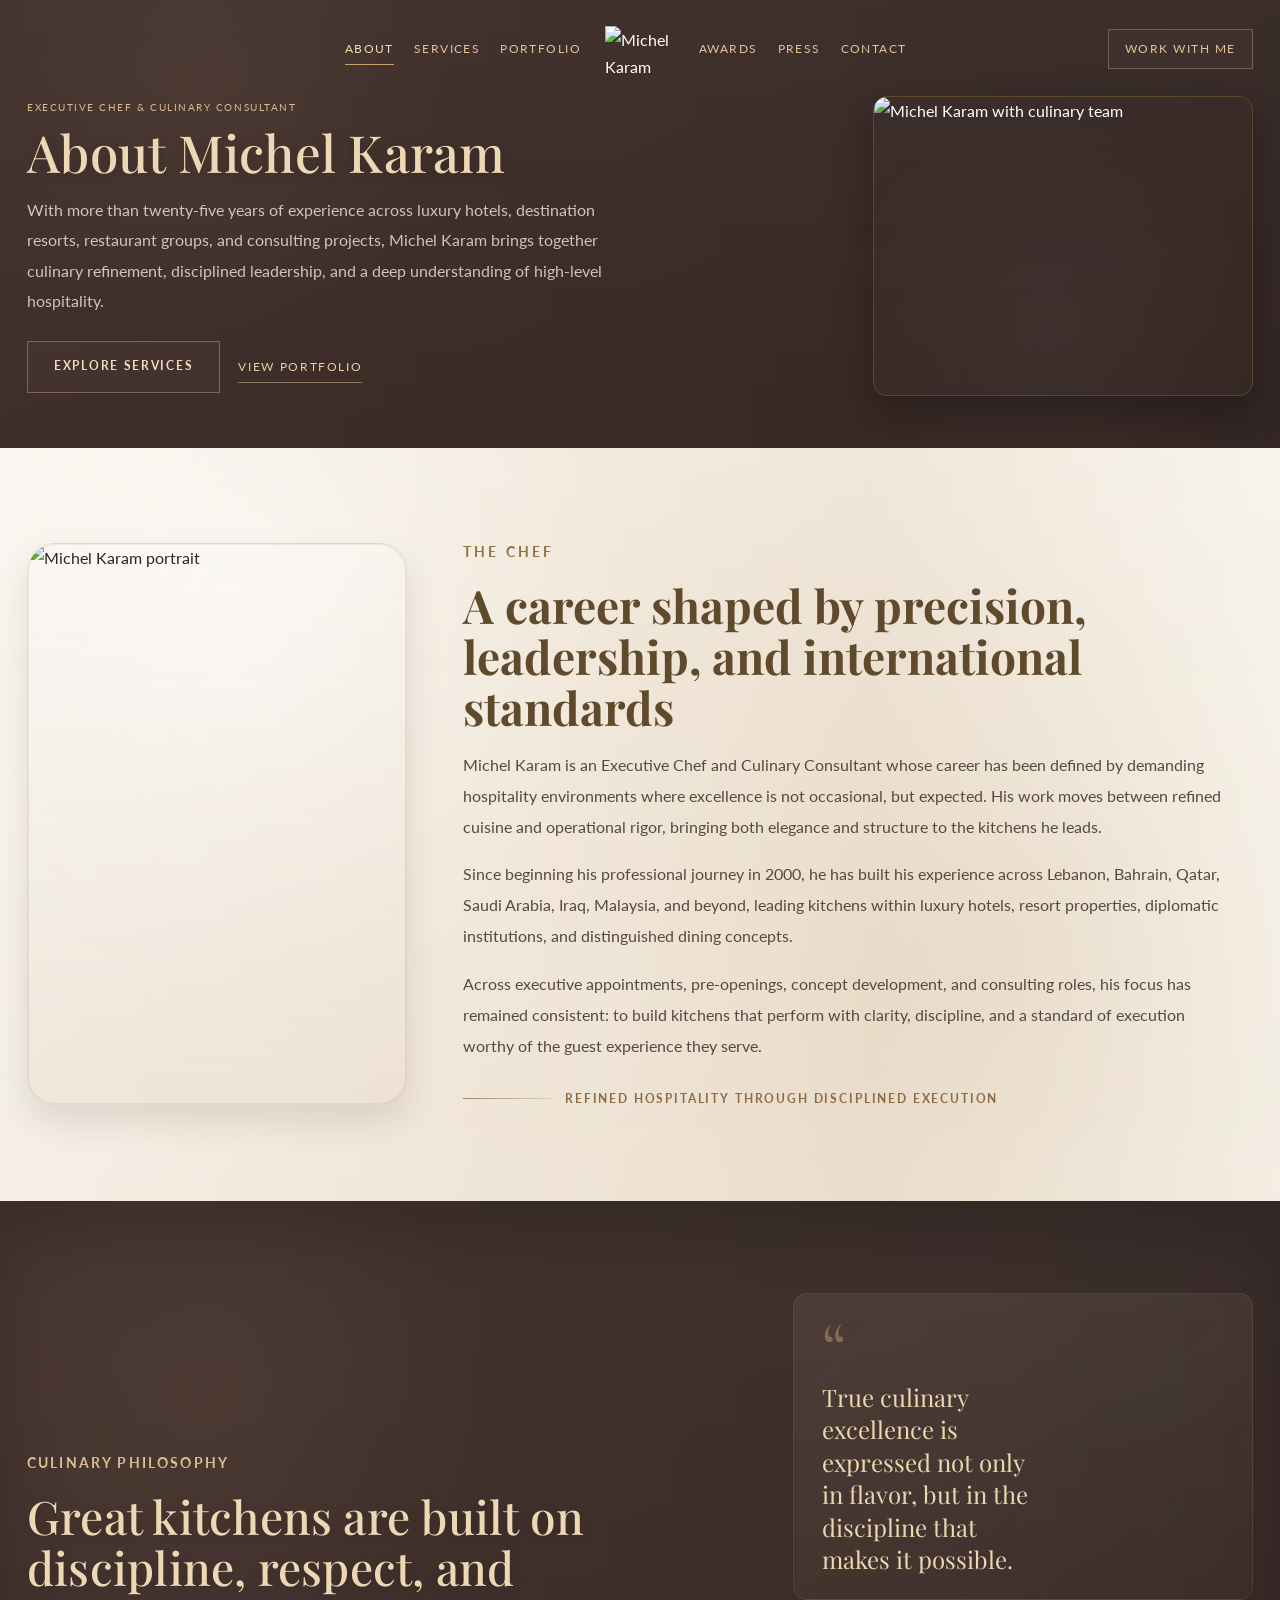
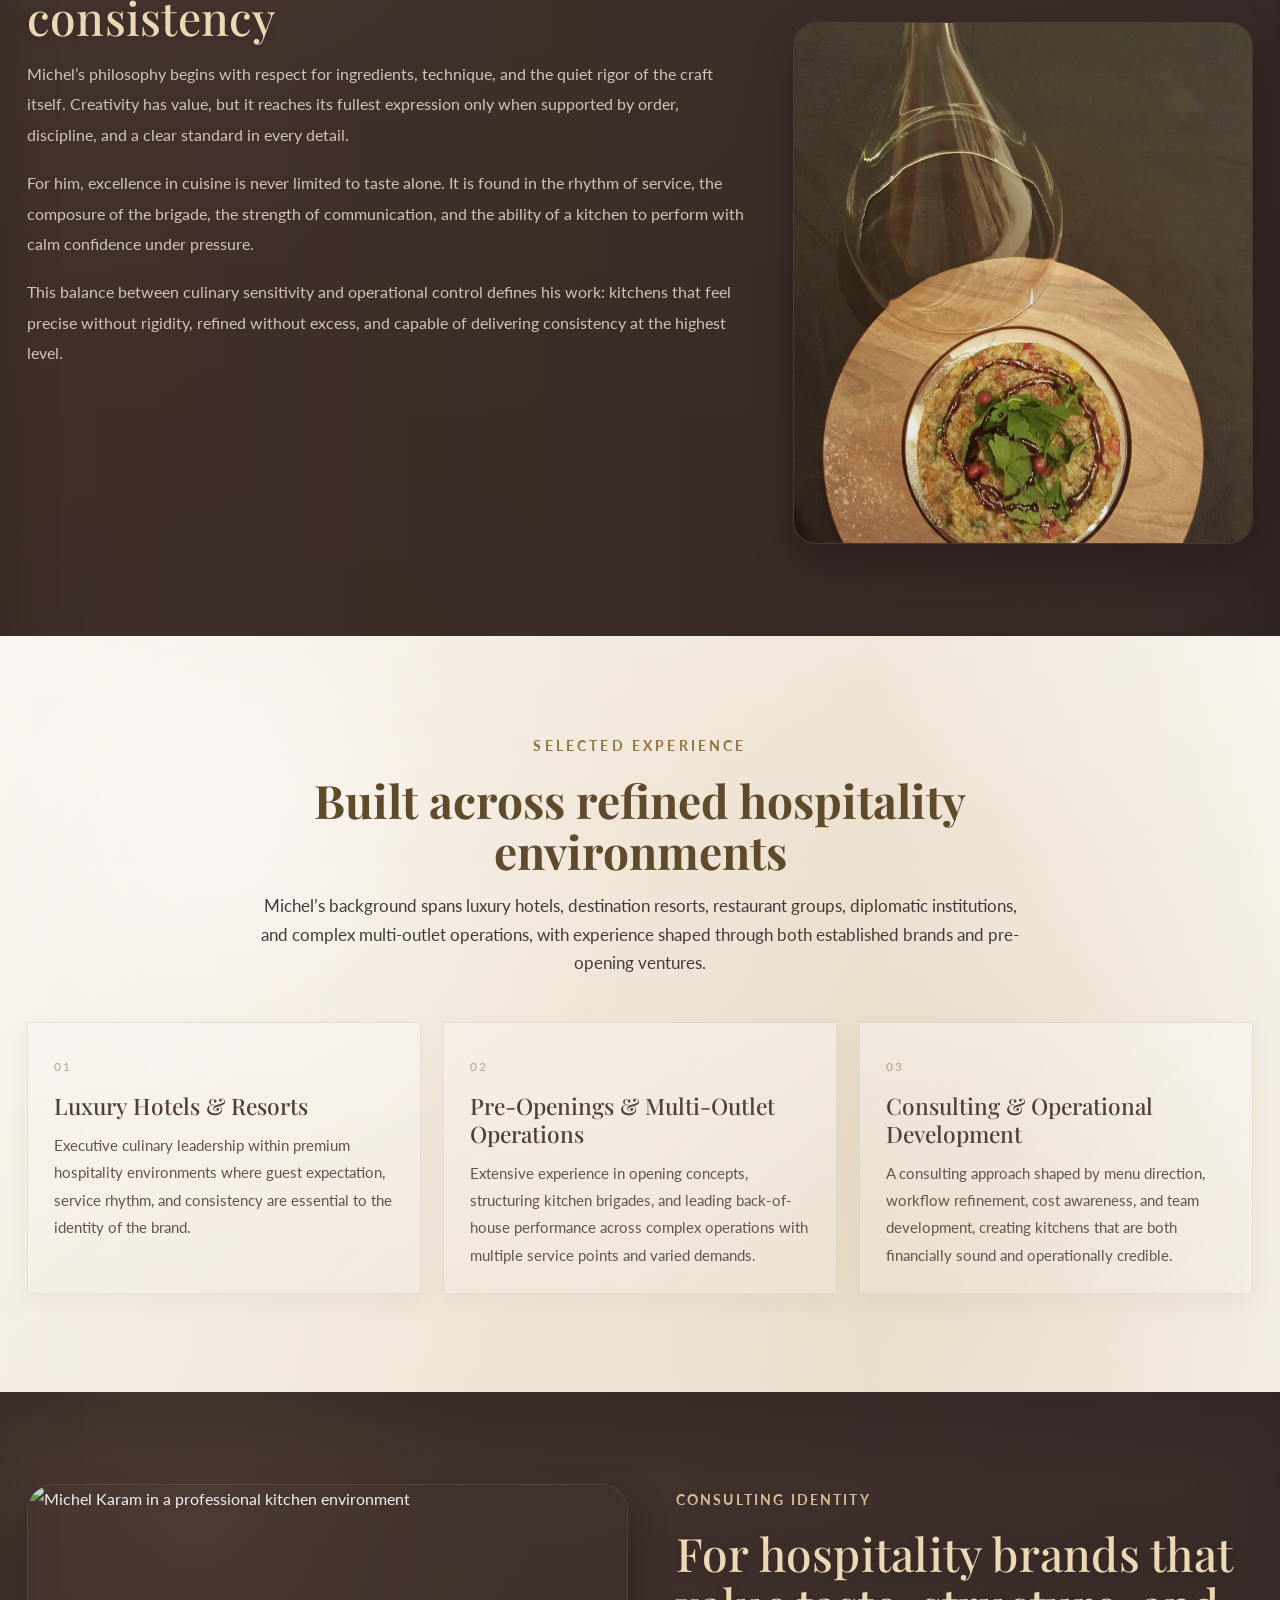
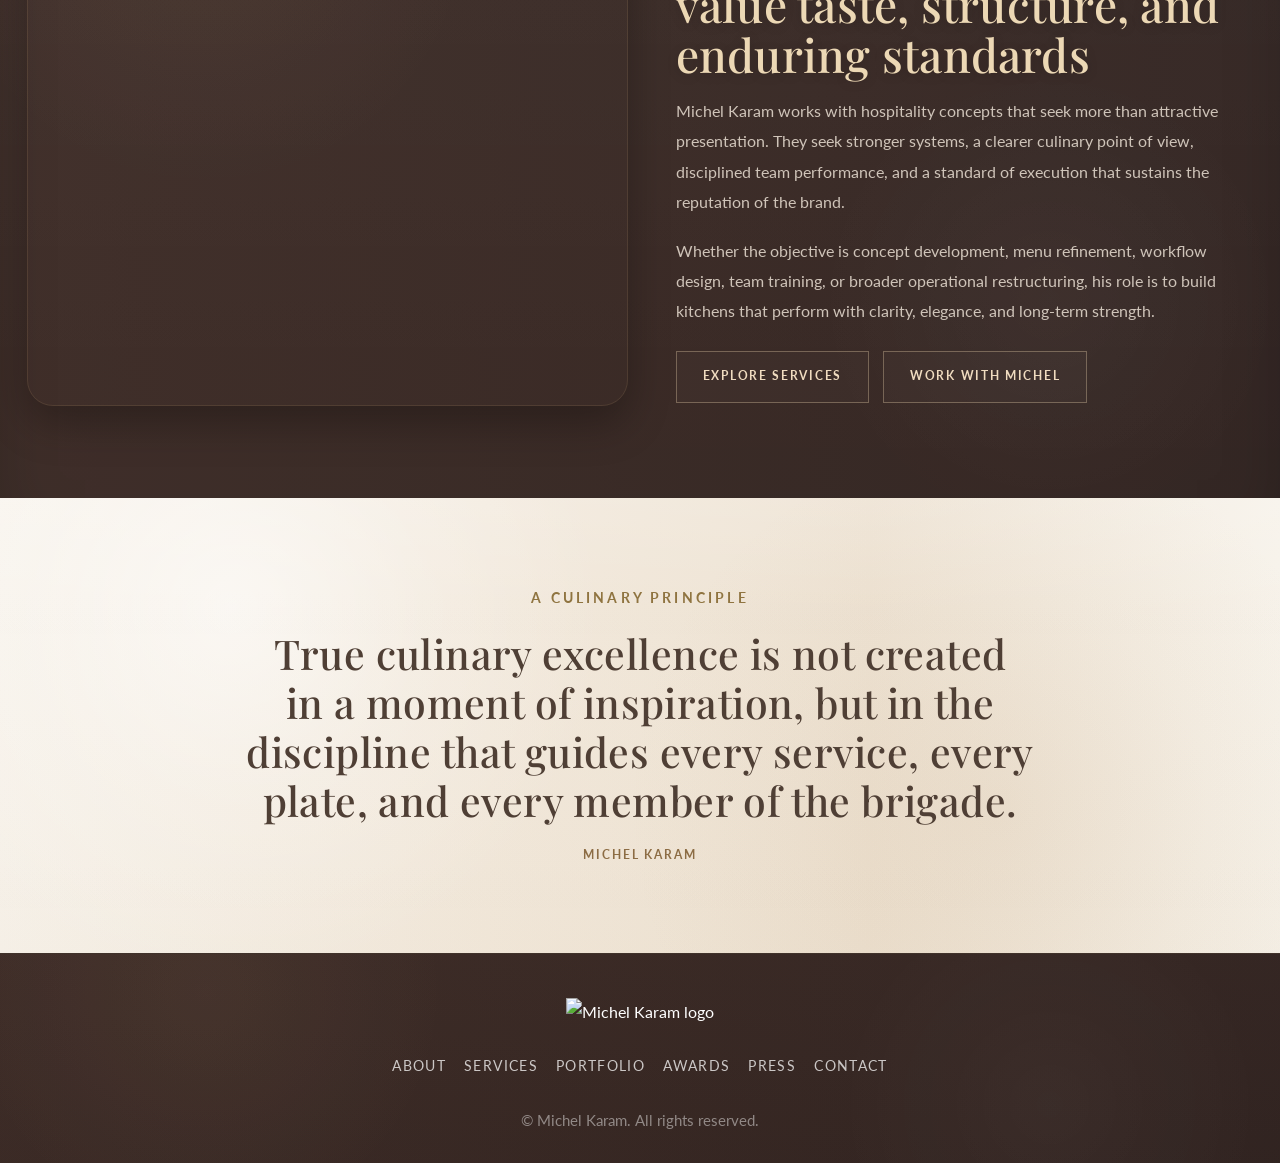
==== commit f834874d: "Update about.html" ====
--- a/about.html
+++ b/about.html
@@ -31,31 +31,49 @@
 <body>
   <section class="about-hero">
     <header class="hero-header">
-      <div class="container hero-header-inner">
-
-        <div class="hero-nav-center">
-          <nav class="hero-nav hero-nav-left">
-            <a href="about.html" aria-current="page">About</a>
-            <a href="services.html">Services</a>
-            <a href="portfolio.html">Portfolio</a>
-          </nav>
-
-          <a href="index.html" class="hero-brand">
-            <img src="assets/Logo/mk-monogram.png" alt="Michel Karam">
-          </a>
-
-          <nav class="hero-nav hero-nav-right">
-            <a href="awards.html">Awards</a>
-            <a href="press.html">Press</a>
-            <a href="contact.html">Contact</a>
-          </nav>
-        </div>
-
-        <a href="contact.html" class="hero-top-cta">Work With Me</a>
-
-      </div>
-    </header>
-
+  <div class="container hero-header-inner">
+
+    <div class="hero-nav-center">
+      <nav class="hero-nav hero-nav-left">
+        <a href="about.html" aria-current="page">About</a>
+        <a href="services.html">Services</a>
+        <a href="portfolio.html">Portfolio</a>
+      </nav>
+
+      <a href="index.html" class="hero-brand">
+        <img src="assets/Logo/mk-monogram.png" alt="Michel Karam">
+      </a>
+
+      <nav class="hero-nav hero-nav-right">
+        <a href="awards.html">Awards</a>
+        <a href="press.html">Press</a>
+        <a href="contact.html">Contact</a>
+      </nav>
+    </div>
+
+    <a href="contact.html" class="hero-top-cta">Work With Me</a>
+
+    <!-- 🔥 MOBILE HAMBURGER -->
+    <button class="nav-toggle hero-mobile-toggle" id="navToggle" aria-label="Open menu" aria-expanded="false">
+      <span></span>
+      <span></span>
+      <span></span>
+    </button>
+
+  </div>
+
+  <!-- 🔥 MOBILE MENU -->
+  <div class="container">
+    <nav class="mobile-hero-nav" id="siteNav">
+      <a href="about.html" aria-current="page">About</a>
+      <a href="services.html">Services</a>
+      <a href="portfolio.html">Portfolio</a>
+      <a href="awards.html">Awards</a>
+      <a href="press.html">Press</a>
+      <a href="contact.html">Contact</a>
+    </nav>
+  </div>
+</header>
     <div class="container about-hero-grid">
 
       <div class="about-hero-text">
@@ -153,8 +171,8 @@
             <div class="philosophy-image-stack">
               <div class="philosophy-image-large">
                 <img
-                  src="assets/Live_Stations/michel-karam-kitchen-plating-team.png"
-                  alt="Michel Karam working in a professional kitchen"
+                  src="assets/Starters/michel-karam-rahib-salad-smoked.jpg"
+                  alt="Rahib salad"
                 />
               </div>
             </div>
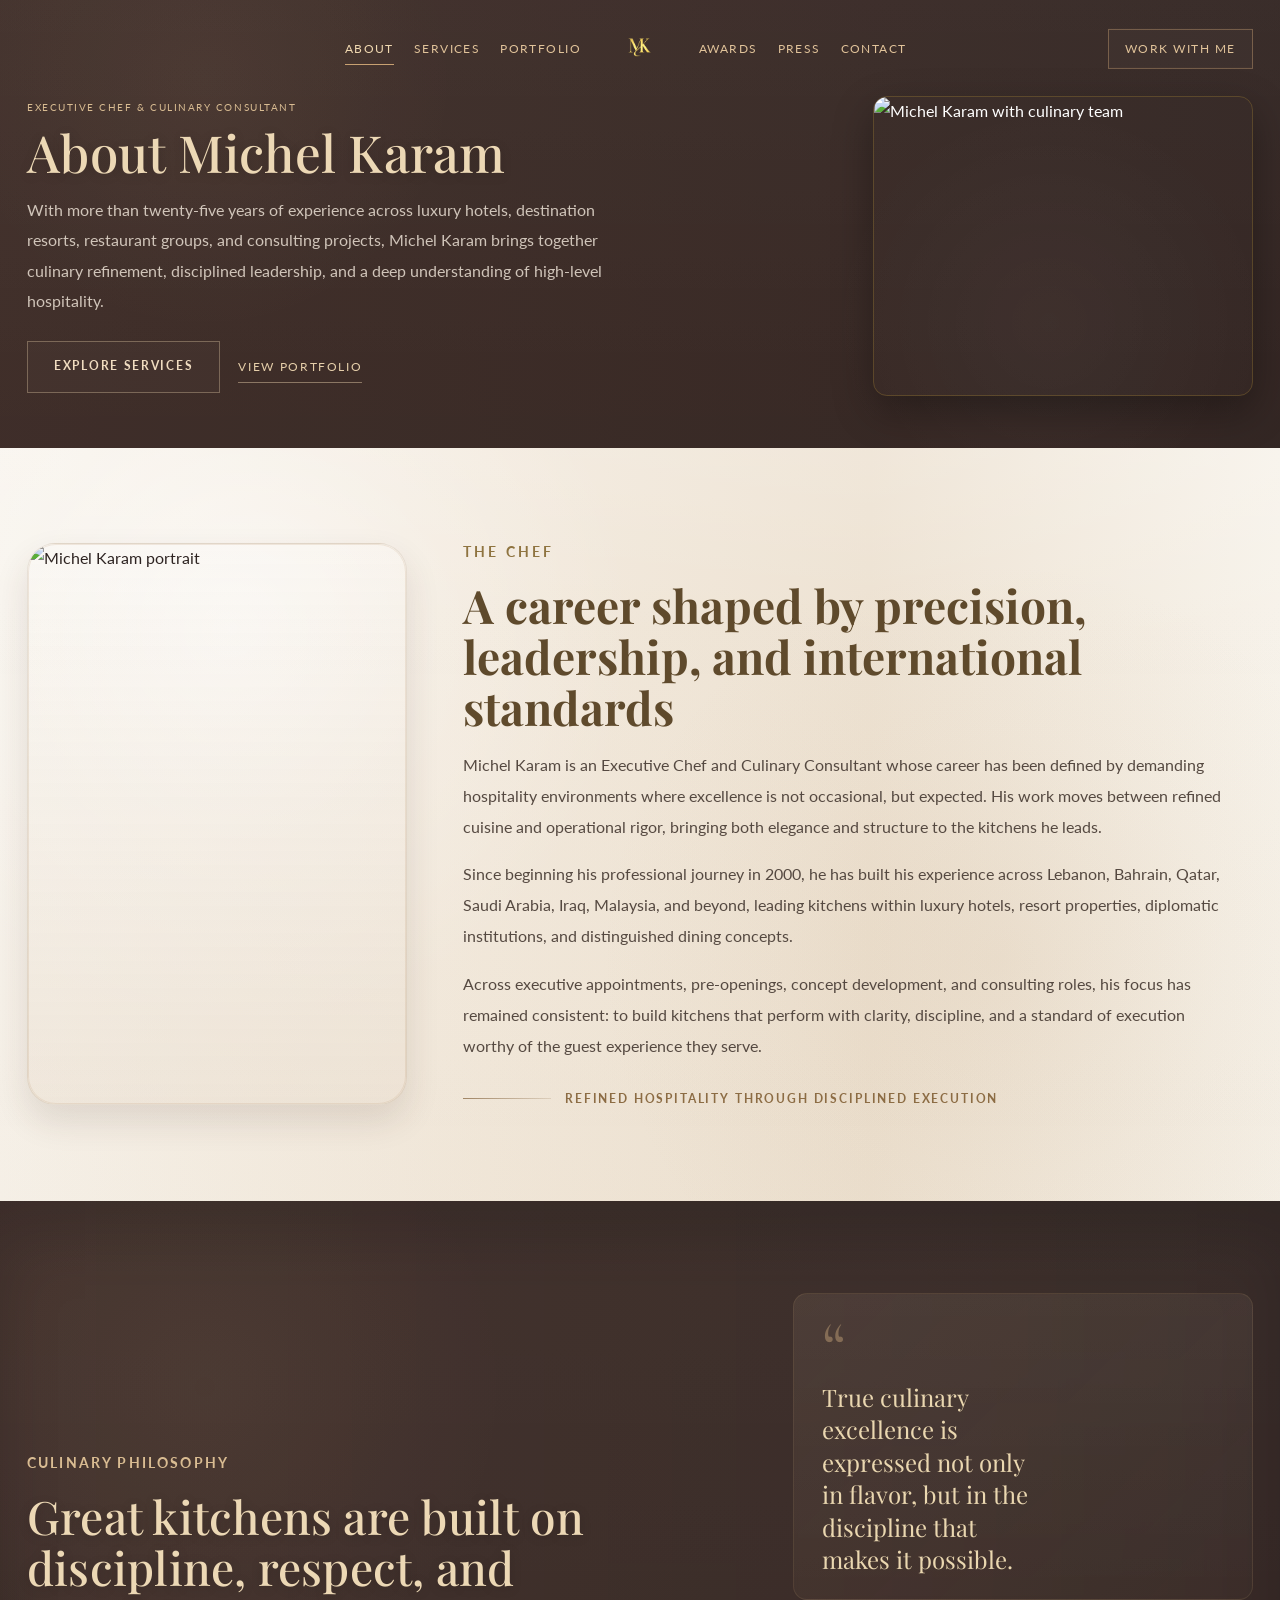
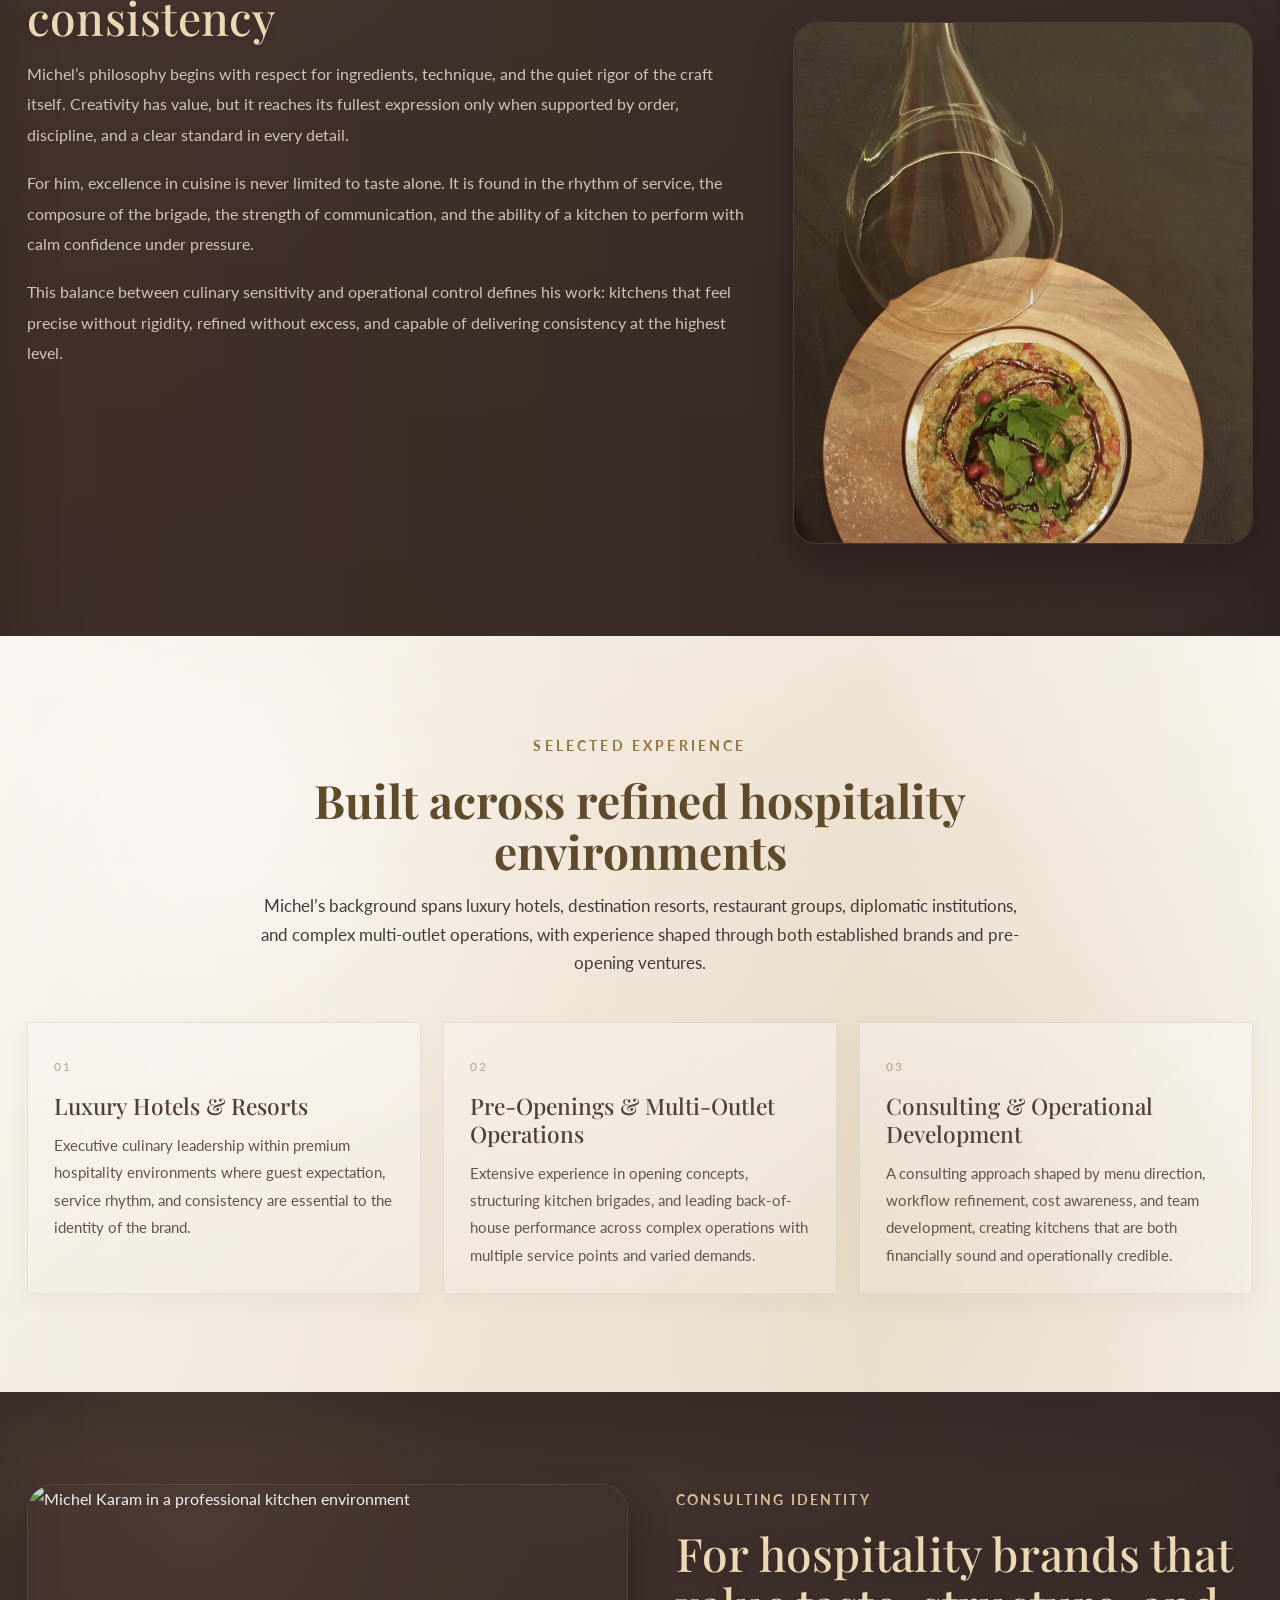
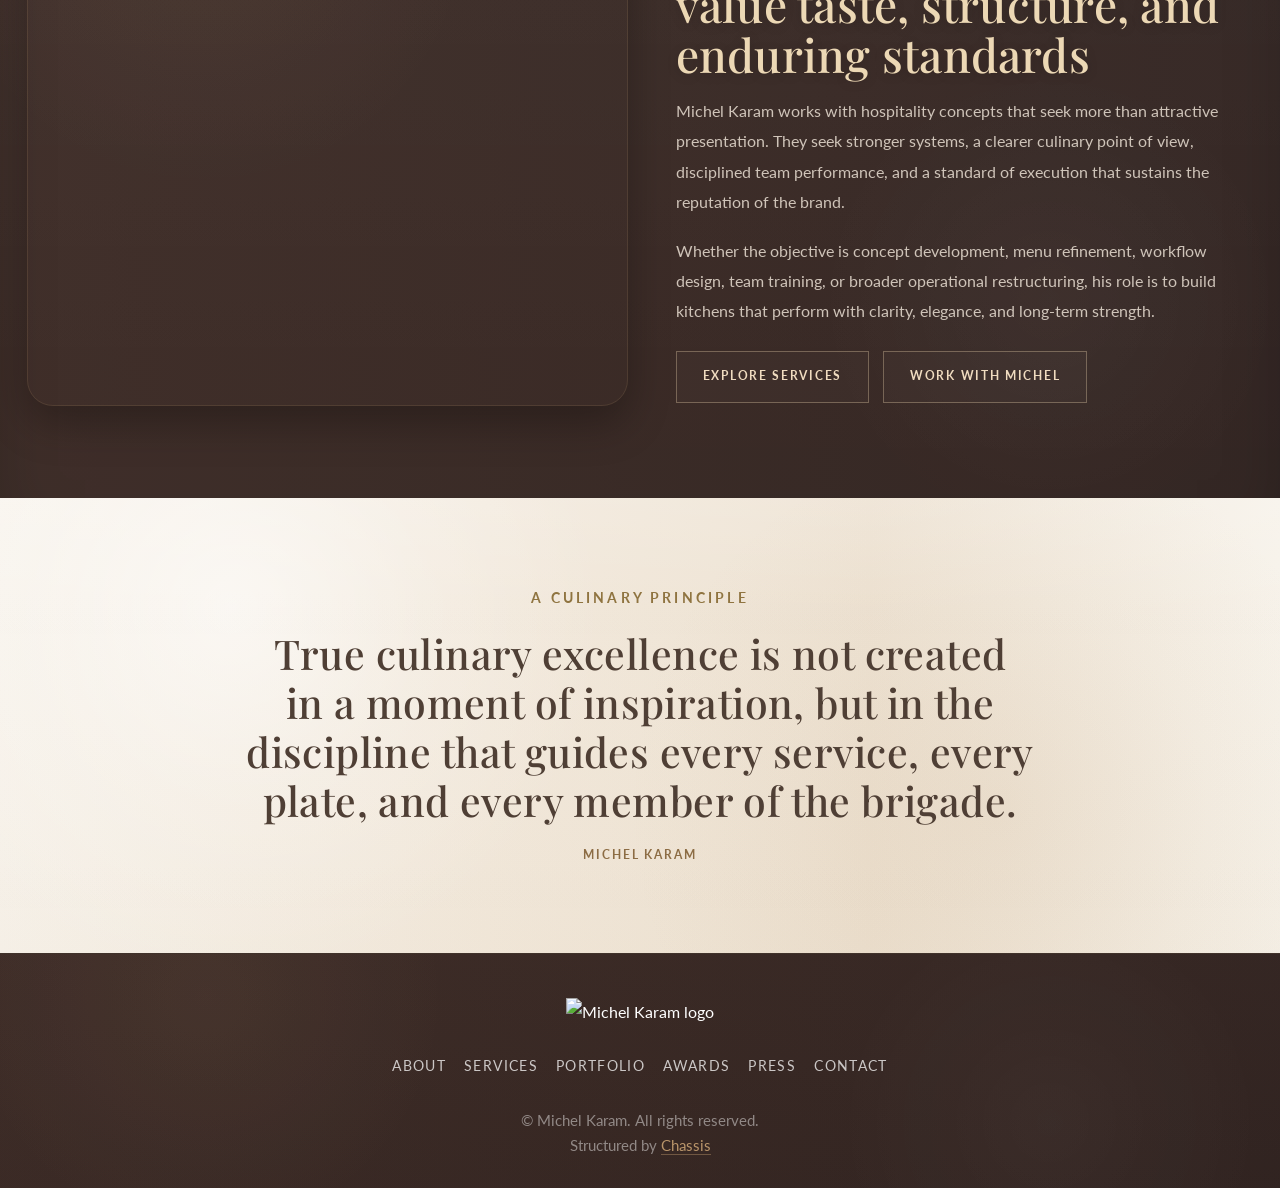
==== commit 7ca78213: "update" ====
--- a/about.html
+++ b/about.html
@@ -3,6 +3,8 @@
 <head>
   <meta charset="UTF-8" />
   <meta name="viewport" content="width=device-width, initial-scale=1.0" />
+  <link rel="icon" type="image/png" href="/favicon.png">
+<link rel="shortcut icon" href="/favicon.png">
 
   <title>About Chef Michel Karam | Executive Chef & Culinary Consultant</title>
 
@@ -11,8 +13,8 @@
   <meta name="author" content="Chef Michel Karam">
 
   <!-- Favicon -->
-  <link rel="icon" href="/chef-michel-karam/assets/favicon/favicon.png">
-  <link rel="apple-touch-icon" href="/chef-michel-karam/assets/favicon/favicon.png">
+  <link rel="icon" href="/assets/favicon/favicon.png">
+  <link rel="apple-touch-icon" href="/assets/favicon/favicon.png">
 
   <!-- Theme color -->
   <meta name="theme-color" content="#1C1C1C">
@@ -283,10 +285,15 @@
         <a href="contact.html">Contact</a>
       </div>
 
-      <p class="footer-copy">© Michel Karam. All rights reserved.</p>
-    </div>
-  </footer>
+      <p class="footer-copy">
+  © Michel Karam. All rights reserved.
+  <br />
+  Structured by 
+  <a href="https://chassislb.com" target="_blank" rel="noopener" class="footer-credit-link">
+    Chassis
+  </a>
+</p>
 
   <script src="script.js"></script>
 </body>
-</html>+</html>
--- a/style.css
+++ b/style.css
@@ -1309,6 +1309,18 @@
   margin-top: 8px;
 }
 
+.footer-credit-link {
+  color: rgba(200, 161, 114, 0.9);
+  text-decoration: none;
+  border-bottom: 1px solid rgba(200, 161, 114, 0.4);
+  transition: 0.3s ease;
+}
+
+.footer-credit-link:hover {
+  color: #f0d8b0;
+  border-bottom: 1px solid rgba(200, 161, 114, 0.8);
+}
+
 /* ---------- REVEAL ---------- */
 
 .reveal {
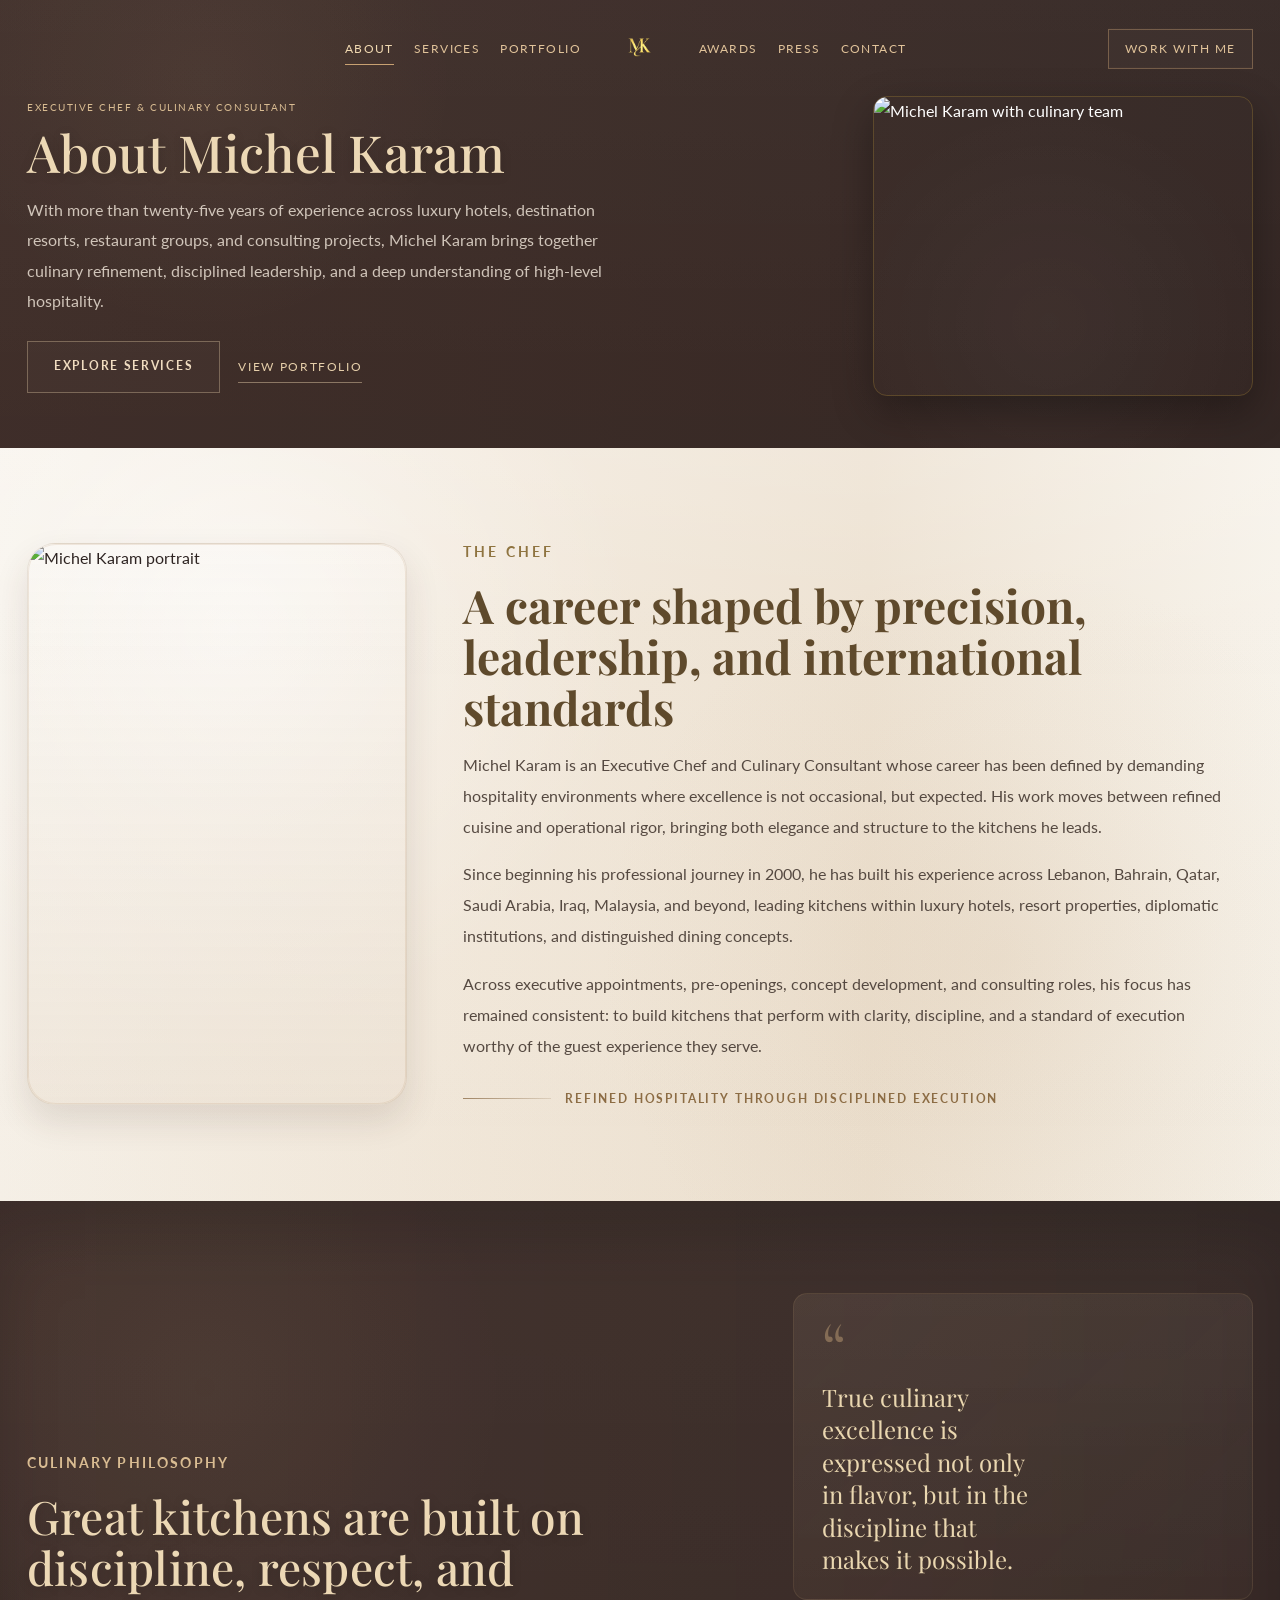
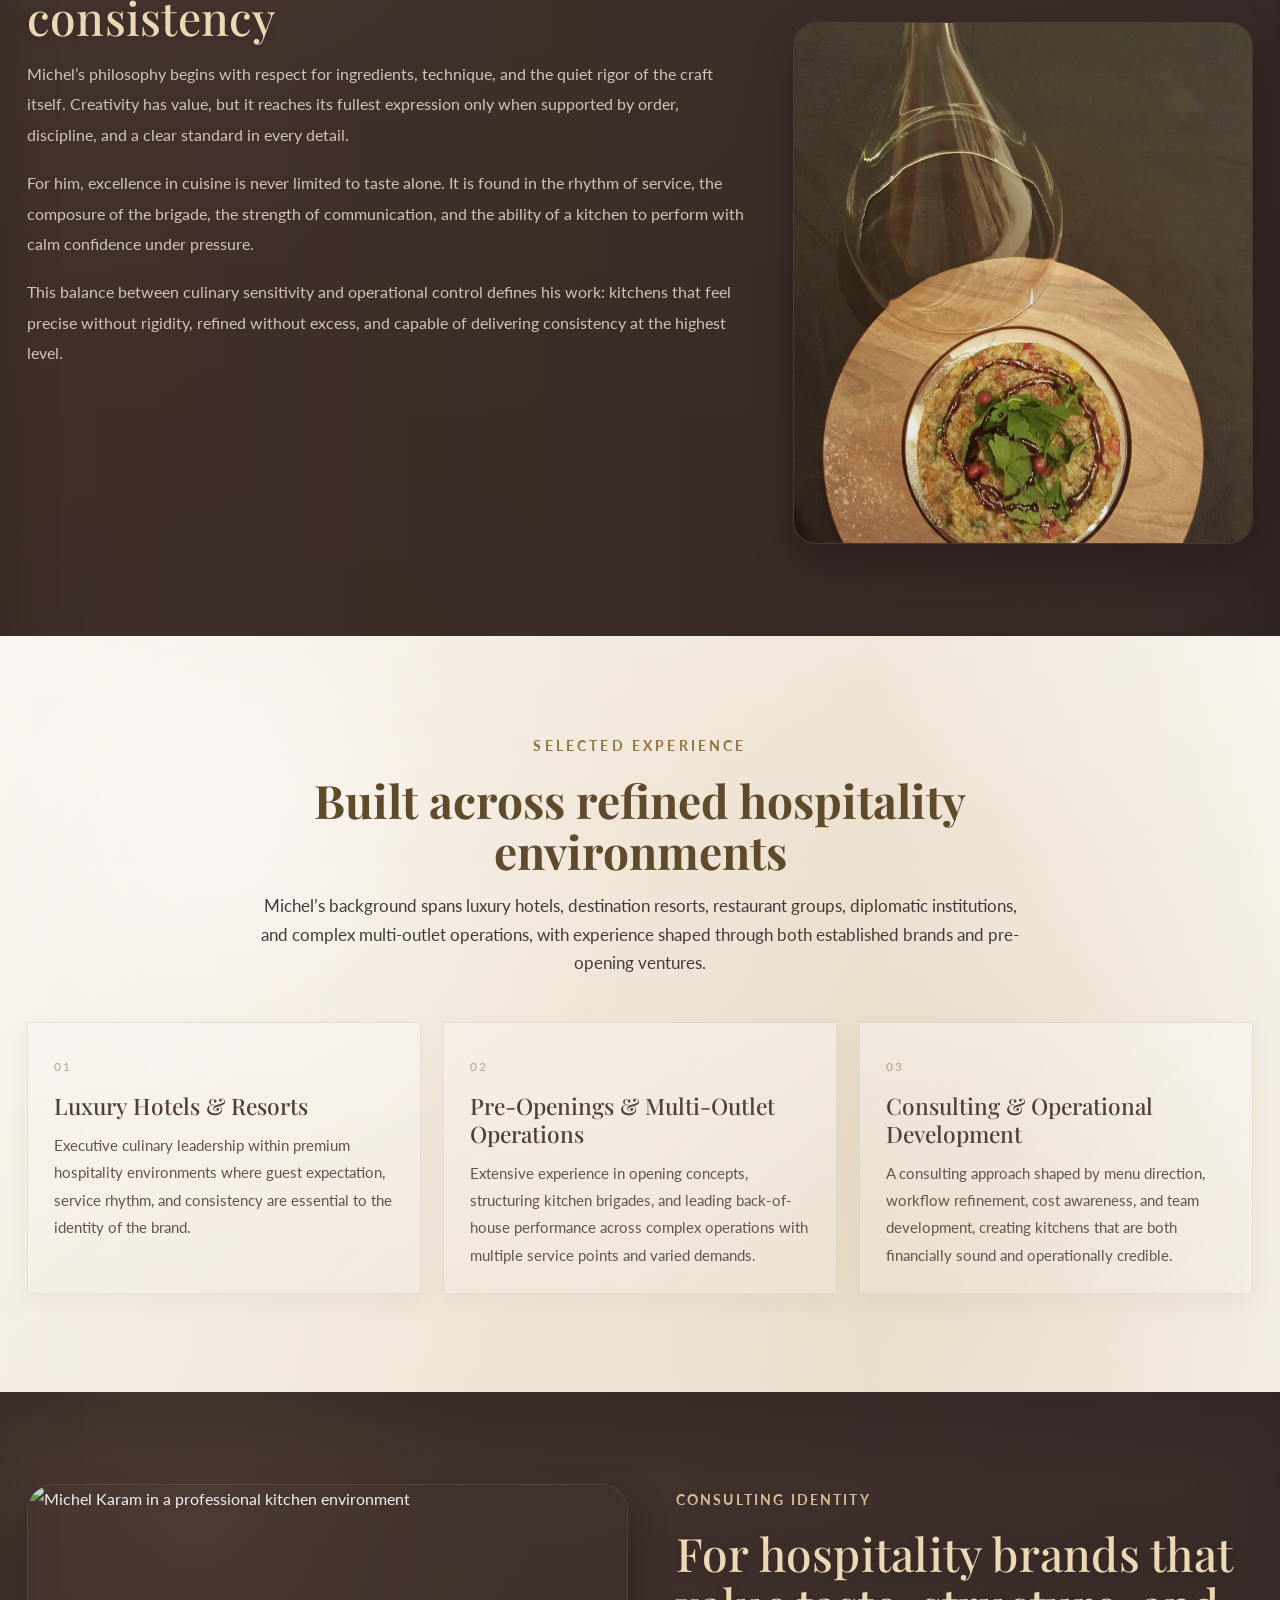
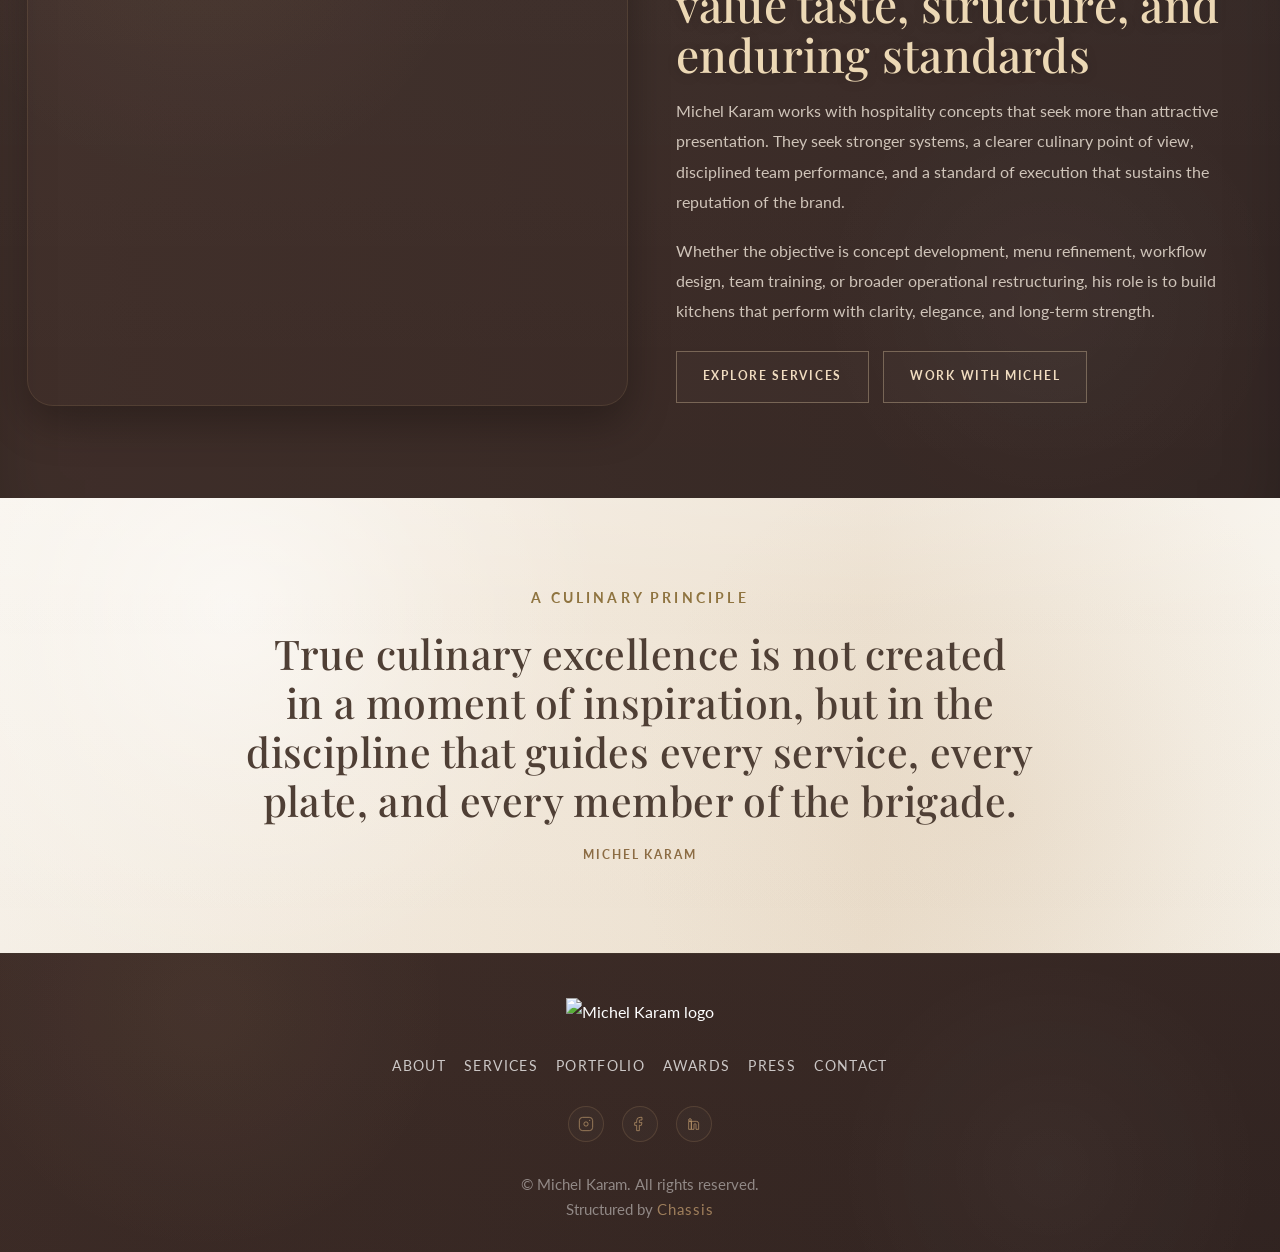
==== commit 17433bd0: "update" ====
--- a/about.html
+++ b/about.html
@@ -285,6 +285,28 @@
         <a href="contact.html">Contact</a>
       </div>
 
+      <div class="footer-socials">
+  <a href="https://www.instagram.com/chefmichelkaram/" target="_blank" rel="noopener" aria-label="Instagram">
+    <svg viewBox="0 0 24 24" fill="none">
+      <path d="M7 2h10a5 5 0 0 1 5 5v10a5 5 0 0 1-5 5H7a5 5 0 0 1-5-5V7a5 5 0 0 1 5-5Z" stroke="currentColor" stroke-width="1.4"/>
+      <circle cx="12" cy="12" r="3.2" stroke="currentColor" stroke-width="1.4"/>
+      <circle cx="17.5" cy="6.5" r="1" fill="currentColor"/>
+    </svg>
+  </a>
+
+  <a href="https://www.facebook.com/chefmichelkaram" target="_blank" rel="noopener" aria-label="Facebook">
+    <svg viewBox="0 0 24 24" fill="none">
+      <path d="M15 2h-3a5 5 0 0 0-5 5v3H4v4h3v8h4v-8h3l1-4h-4V7a1 1 0 0 1 1-1h3V2Z" stroke="currentColor" stroke-width="1.4"/>
+    </svg>
+  </a>
+
+  <a href="https://www.linkedin.com/in/michel-karam-702a6a41/" target="_blank" rel="noopener" aria-label="LinkedIn">
+    <svg viewBox="0 0 24 24" fill="none">
+      <path d="M4 8h4v12H4zM6 4a2 2 0 1 1 0 4 2 2 0 0 1 0-4Zm6 4h3.5a3.5 3.5 0 0 1 3.5 3.5V20h-4v-7a1.5 1.5 0 0 0-3 0v7h-4V8Z" stroke="currentColor" stroke-width="1.4"/>
+    </svg>
+  </a>
+</div>
+
       <p class="footer-copy">
   © Michel Karam. All rights reserved.
   <br />
--- a/style.css
+++ b/style.css
@@ -1303,6 +1303,51 @@
   font-size: 0.85rem;
 }
 
+.footer-socials {
+  display: flex;
+  gap: 18px;
+  margin-top: 6px;
+}
+
+.footer-socials a {
+  width: 36px;
+  height: 36px;
+
+  display: flex;
+  align-items: center;
+  justify-content: center;
+
+  border: 1px solid rgba(200, 161, 114, 0.18);
+  border-radius: 50%;
+
+  color: rgba(200, 161, 114, 0.7);
+
+  transition: all 0.35s ease;
+
+  background: rgba(255, 255, 255, 0.02);
+}
+
+/* SVG sizing */
+.footer-socials svg {
+  width: 16px;
+  height: 16px;
+}
+
+/* HOVER = subtle luxury */
+.footer-socials a:hover {
+  color: #e6cfaa;
+
+  border-color: rgba(200, 161, 114, 0.6);
+
+  background: rgba(200, 161, 114, 0.08);
+
+  transform: translateY(-1px);
+}
+
+.footer-socials a:hover {
+  box-shadow: 0 0 12px rgba(200, 161, 114, 0.18);
+}
+
 .footer-copy {
   color: rgba(255, 255, 255, 0.45);
   font-size: 0.92rem;
@@ -1310,15 +1355,38 @@
 }
 
 .footer-credit-link {
-  color: rgba(200, 161, 114, 0.9);
-  text-decoration: none;
-  border-bottom: 1px solid rgba(200, 161, 114, 0.4);
-  transition: 0.3s ease;
-}
-
+  font-family: var(--font-body); /* stays consistent with footer */
+  color: rgba(200, 161, 114, 0.72);
+  letter-spacing: 0.06em;
+  position: relative;
+  transition: color 0.35s ease;
+}
+
+/* underline = elegant gold line, not default */
+.footer-credit-link::after {
+  content: "";
+  position: absolute;
+  left: 0;
+  bottom: -3px;
+  width: 0%;
+  height: 1px;
+  background: linear-gradient(
+    90deg,
+    rgba(200, 161, 114, 0.0),
+    rgba(200, 161, 114, 0.7),
+    rgba(200, 161, 114, 0.0)
+  );
+  transition: width 0.35s ease;
+}
+
+/* hover = soft lift + glow, NOT aggressive */
 .footer-credit-link:hover {
-  color: #f0d8b0;
-  border-bottom: 1px solid rgba(200, 161, 114, 0.8);
+  color: #e6cfaa;
+}
+
+/* animated underline reveal */
+.footer-credit-link:hover::after {
+  width: 100%;
 }
 
 /* ---------- REVEAL ---------- */
